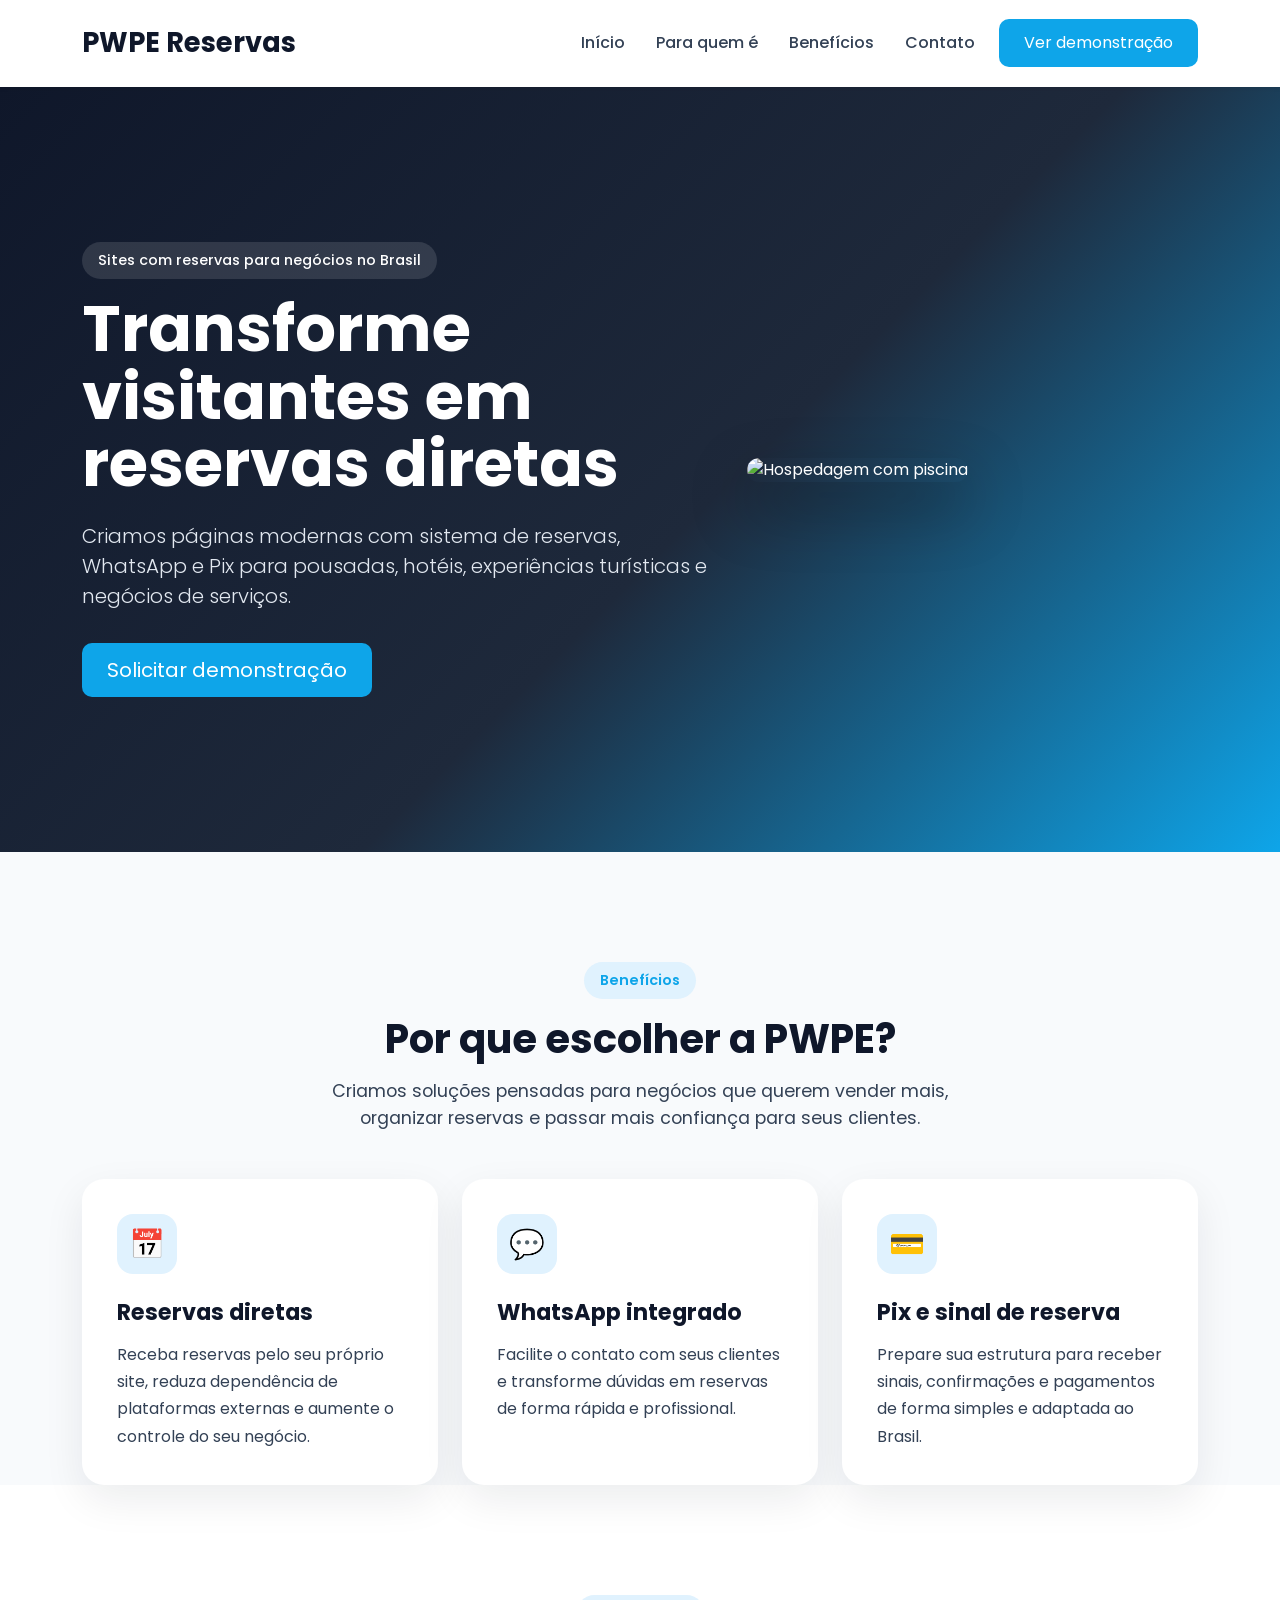
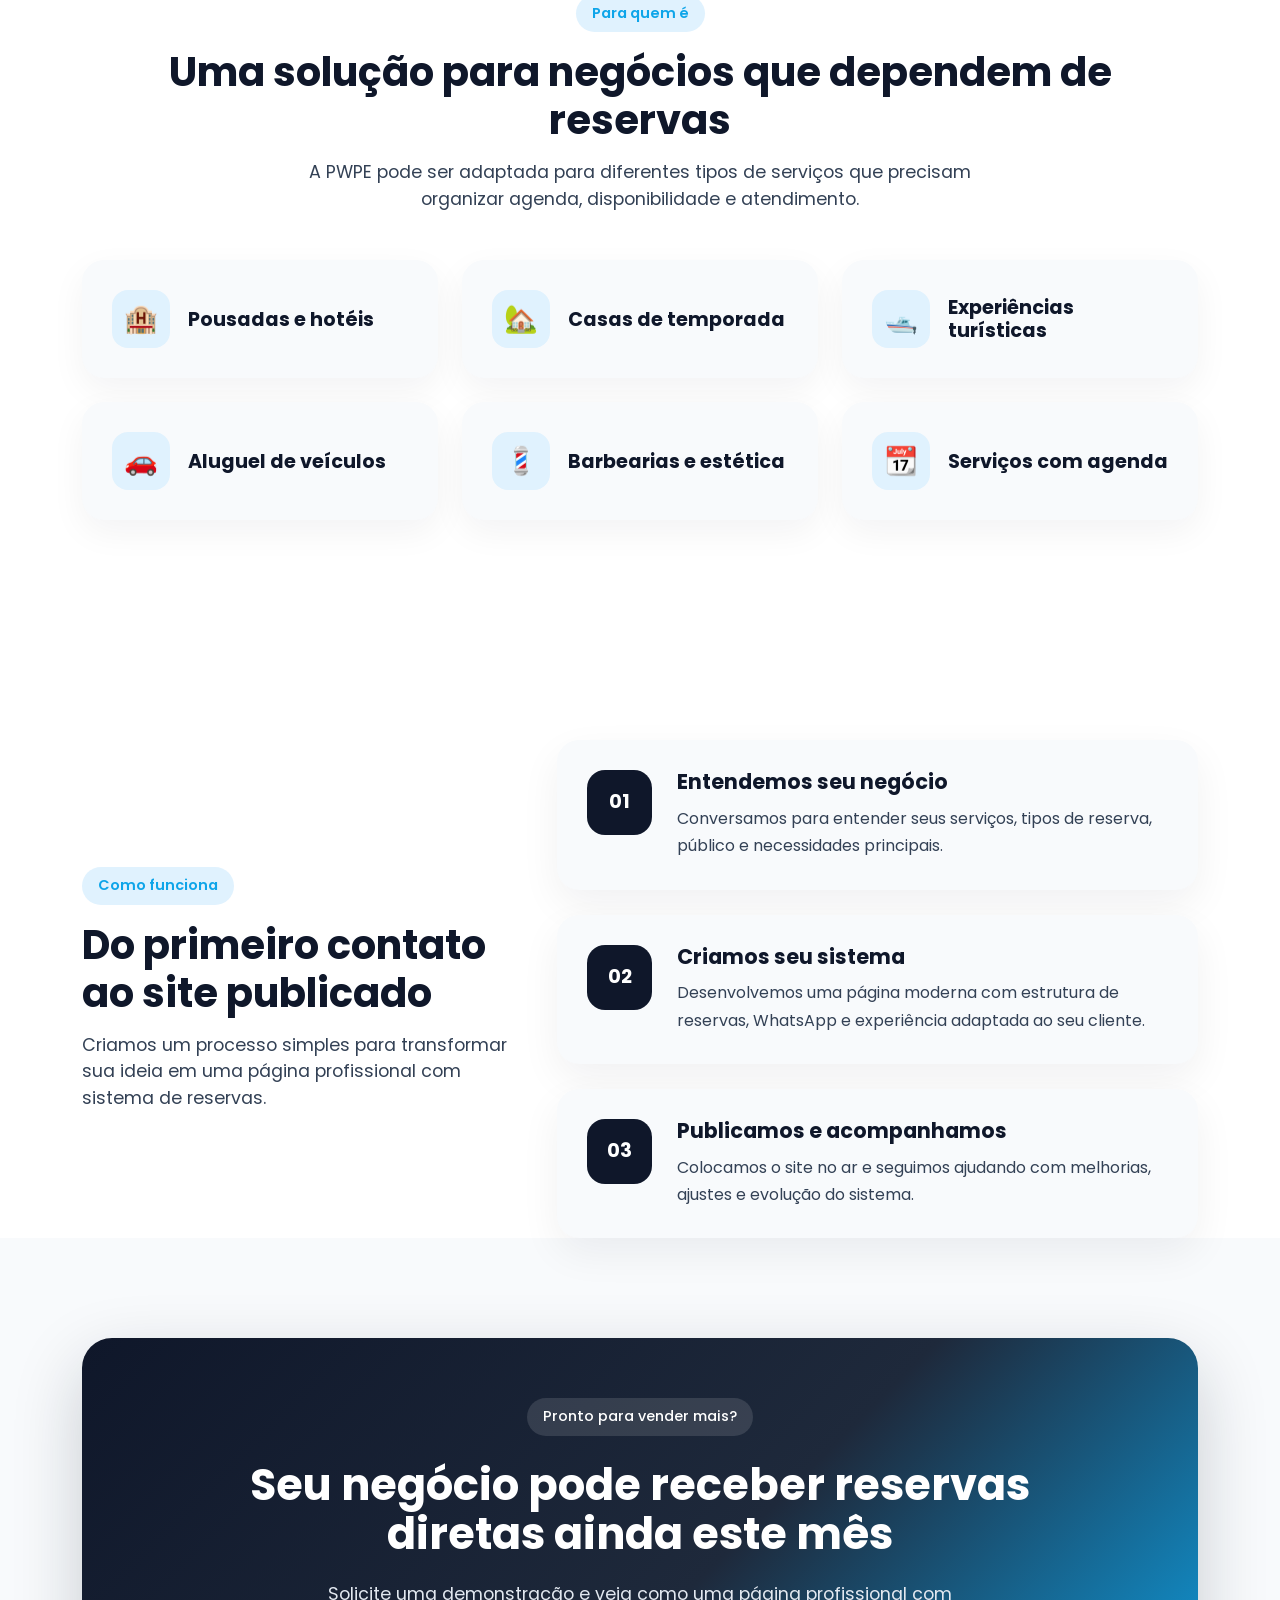
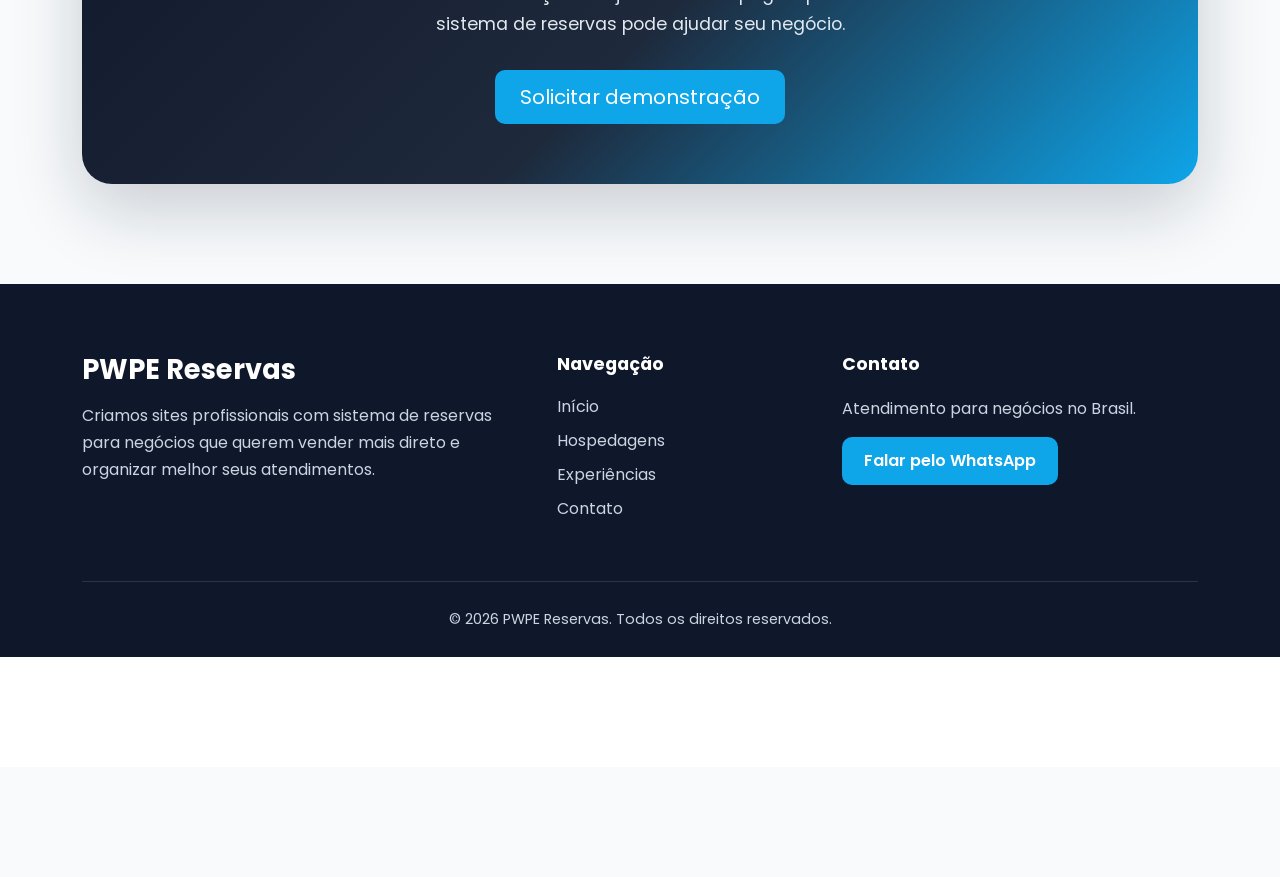
==== index.html @ 25d95fa1 "fix: corregir botones de whatsapp" ====
<!DOCTYPE html>
<html lang="es">
    
<head>

    <meta charset="UTF-8">
    <meta name="viewport" content="width=device-width, initial-scale=1.0">

    <title>PWPE Reservas</title>

    <!-- Fuente Poppins -->
    <link rel="preconnect" href="https://fonts.googleapis.com">
    <link rel="preconnect" href="https://fonts.gstatic.com" crossorigin>

    <link href="https://fonts.googleapis.com/css2?family=Poppins:wght@300;400;500;600;700&display=swap" rel="stylesheet">

    <!-- Bootstrap CSS -->
    <link href="https://cdn.jsdelivr.net/npm/bootstrap@5.3.7/dist/css/bootstrap.min.css" rel="stylesheet">

    <!-- Nuestro CSS -->
    <link rel="stylesheet" href="css/style.css">

</head>


<body>

    <!-- ================= NAVBAR ================= -->

    <nav class="navbar navbar-expand-lg bg-white shadow-sm">

        <div class="container">

            <a class="navbar-brand fw-bold" href="#">
                PWPE Reservas
            </a>

            <button class="navbar-toggler"
                type="button"
                data-bs-toggle="collapse"
                data-bs-target="#menu">

                <span class="navbar-toggler-icon"></span>

            </button>

            <div class="collapse navbar-collapse" id="menu">

                <ul class="navbar-nav ms-auto">

                    <li class="nav-item">
                        <a class="nav-link" href="#inicio">Início</a>
                    </li>

                    <li class="nav-item">
                        <a class="nav-link" href="#para-quem">Para quem é</a>
                    </li>

                    <li class="nav-item">
                        <a class="nav-link" href="#beneficios">Benefícios</a>
                    </li>

                    <li class="nav-item">
                        <a class="nav-link" href="#contato">Contato</a>
                    </li>

                </ul>

                <a href="https://wa.me/5522992231382?text=Olá,%20tenho%20interesse%20em%20uma%20demonstração%20do%20sistema%20de%20reservas%20da%20PWPE."
    class="btn btn-primary ms-3"
   target="_blank">
    Ver demonstração

</a>
            </div>

        </div>

    </nav>

   <!-- ================= HERO ================= -->

<section id="inicio" class="hero-section">

    <div class="container">

        <div class="row align-items-center">

            <div class="col-lg-7">

                <span class="hero-badge">
                    Sites com reservas para negócios no Brasil
                </span>

                <h1 class="display-3 fw-bold mt-3">
                    Transforme visitantes em reservas diretas
                </h1>

                <p class="lead mt-4">
                    Criamos páginas modernas com sistema de reservas, WhatsApp e Pix para pousadas, hotéis, experiências turísticas e negócios de serviços.
                </p>

                <a href="https://api.whatsapp.com/send?phone=5522992231382&text=Olá,%20tenho%20interesse%20em%20uma%20demonstração%20do%20sistema%20de%20reservas%20da%20PWPE."
  class="btn btn-primary btn-lg mt-3"
   target="_blank">
    Solicitar demonstração
</a>

            </div>

            <div class="col-lg-5 mt-5 mt-lg-0">

                <img src="https://images.unsplash.com/photo-1566073771259-6a8506099945?w=900"
                     class="img-fluid hero-img"
                     alt="Hospedagem com piscina">

            </div>

        </div>

    </div>

</section>

<!-- ================= BENEFÍCIOS ================= -->

<section id="beneficios" class="benefits-section">

    <div class="container">

        <div class="text-center mb-5">

            <span class="section-badge">
                Benefícios
            </span>

            <h2 class="section-title mt-3">
                Por que escolher a PWPE?
            </h2>

            <p class="section-description">
                Criamos soluções pensadas para negócios que querem vender mais, organizar reservas e passar mais confiança para seus clientes.
            </p>

        </div>

        <div class="row g-4">

            <div class="col-12 col-md-6 col-lg-4">

                <div class="benefit-card">

                    <div class="benefit-icon">
                        📅
                    </div>

                    <h3>
                        Reservas diretas
                    </h3>

                    <p>
                        Receba reservas pelo seu próprio site, reduza dependência de plataformas externas e aumente o controle do seu negócio.
                    </p>

                </div>

            </div>

            <div class="col-12 col-md-6 col-lg-4">

                <div class="benefit-card">

                    <div class="benefit-icon">
                        💬
                    </div>

                    <h3>
                        WhatsApp integrado
                    </h3>

                    <p>
                        Facilite o contato com seus clientes e transforme dúvidas em reservas de forma rápida e profissional.
                    </p>

                </div>

            </div>

            <div class="col-12 col-md-6 col-lg-4">

                <div class="benefit-card">

                    <div class="benefit-icon">
                        💳
                    </div>

                    <h3>
                        Pix e sinal de reserva
                    </h3>

                    <p>
                        Prepare sua estrutura para receber sinais, confirmações e pagamentos de forma simples e adaptada ao Brasil.
                    </p>

                </div>

            </div>

        </div>

    </div>

    <!-- ================= PARA QUEM É ================= -->

<section id="para-quem" class="audience-section">

    <div class="container">

        <div class="text-center mb-5">

            <span class="section-badge">
                Para quem é
            </span>

            <h2 class="section-title mt-3">
                Uma solução para negócios que dependem de reservas
            </h2>

            <p class="section-description">
                A PWPE pode ser adaptada para diferentes tipos de serviços que precisam organizar agenda, disponibilidade e atendimento.
            </p>

        </div>

        <div class="row g-4">

            <div class="col-12 col-md-6 col-lg-4">
                <div class="audience-card">
                    <span>🏨</span>
                    <h3>Pousadas e hotéis</h3>
                </div>
            </div>

            <div class="col-12 col-md-6 col-lg-4">
                <div class="audience-card">
                    <span>🏡</span>
                    <h3>Casas de temporada</h3>
                </div>
            </div>

            <div class="col-12 col-md-6 col-lg-4">
                <div class="audience-card">
                    <span>🛥️</span>
                    <h3>Experiências turísticas</h3>
                </div>
            </div>

            <div class="col-12 col-md-6 col-lg-4">
                <div class="audience-card">
                    <span>🚗</span>
                    <h3>Aluguel de veículos</h3>
                </div>
            </div>

            <div class="col-12 col-md-6 col-lg-4">
                <div class="audience-card">
                    <span>💈</span>
                    <h3>Barbearias e estética</h3>
                </div>
            </div>

            <div class="col-12 col-md-6 col-lg-4">
                <div class="audience-card">
                    <span>📆</span>
                    <h3>Serviços com agenda</h3>
                </div>
            </div>

        </div>

    </div>

</section>

<!-- ================= COMO FUNCIONA ================= -->

<section id="como-funciona" class="how-section">

    <div class="container">

        <div class="row align-items-center">

            <div class="col-lg-5">

                <span class="section-badge">
                    Como funciona
                </span>

                <h2 class="section-title mt-3">
                    Do primeiro contato ao site publicado
                </h2>

                <p class="section-description text-start mx-0">
                    Criamos um processo simples para transformar sua ideia em uma página profissional com sistema de reservas.
                </p>

            </div>

            <div class="col-lg-7">

                <div class="steps-wrapper">

                    <div class="step-item">

                        <div class="step-number">
                            01
                        </div>

                        <div>
                            <h3>Entendemos seu negócio</h3>

                            <p>
                                Conversamos para entender seus serviços, tipos de reserva, público e necessidades principais.
                            </p>
                        </div>

                    </div>

                    <div class="step-item">

                        <div class="step-number">
                            02
                        </div>

                        <div>
                            <h3>Criamos seu sistema</h3>

                            <p>
                                Desenvolvemos uma página moderna com estrutura de reservas, WhatsApp e experiência adaptada ao seu cliente.
                            </p>
                        </div>

                    </div>

                    <div class="step-item">

                        <div class="step-number">
                            03
                        </div>

                        <div>
                            <h3>Publicamos e acompanhamos</h3>

                            <p>
                                Colocamos o site no ar e seguimos ajudando com melhorias, ajustes e evolução do sistema.
                            </p>
                        </div>

                    </div>

                </div>

            </div>

        </div>

    </div>

    <!-- ================= CTA FINAL ================= -->

<section class="cta-section">

    <div class="container">

        <div class="cta-box text-center">

            <span class="hero-badge">
                Pronto para vender mais?
            </span>

            <h2>
                Seu negócio pode receber reservas diretas ainda este mês
            </h2>

            <p>
                Solicite uma demonstração e veja como uma página profissional com sistema de reservas pode ajudar seu negócio.
            </p>

           <a href="https://api.whatsapp.com/send?phone=5522992231382&text=Olá,%20tenho%20interesse%20em%20uma%20demonstração%20do%20sistema%20de%20reservas%20da%20PWPE."
   target="_blank"
   class="btn btn-primary btn-lg">
    Solicitar demonstração
</a>

        </div>

    </div>

</section>

<!-- ================= FOOTER ================= -->

<footer id="contato" class="footer-section">

    <div class="container">

        <div class="row gy-4">

            <div class="col-lg-5">

                <h3>
                    PWPE Reservas
                </h3>

                <p>
                    Criamos sites profissionais com sistema de reservas para negócios que querem vender mais direto e organizar melhor seus atendimentos.
                </p>

            </div>

            <div class="col-lg-3">

                <h4>
                    Navegação
                </h4>

                <ul>
                    <li><a href="#">Início</a></li>
                    <li><a href="#">Hospedagens</a></li>
                    <li><a href="#">Experiências</a></li>
                    <li><a href="#">Contato</a></li>
                </ul>

            </div>

            <div class="col-lg-4">

                <h4>
                    Contato
                </h4>

                <p>
                    Atendimento para negócios no Brasil.
                </p>

               <a href="https://wa.me/5522992231382?text=Olá,%20tenho%20interesse%20em%20uma%20demonstração%20do%20sistema%20de%20reservas%20da%20PWPE."
   class="footer-whatsapp"
   target="_blank">
    Falar pelo WhatsApp
</a>

            </div>

        </div>

        <div class="footer-bottom">

            <p>
                © 2026 PWPE Reservas. Todos os direitos reservados.
            </p>

        </div>

    </div>

</footer>


    <script src="https://cdn.jsdelivr.net/npm/bootstrap@5.3.7/dist/js/bootstrap.bundle.min.js"></script>

    <script src="js/main.js"></script>

</body>
---- css/style.css ----
/* =====================================================
   PWPE Reservas
   Hoja de estilos principal
===================================================== */

/* ================= VARIABLES ================= */

:root{

    --color-primario:#0F172A;
    --color-secundario:#0EA5E9;
    --color-fondo:#F8FAFC;
    --color-texto:#334155;
    --color-blanco:#FFFFFF;

}

/* ================= GENERALES ================= */

html{
    scroll-behavior:smooth;
}

body{

    background:var(--color-fondo);
    color:var(--color-texto);
   font-family:'Poppins', sans-serif;

}

/* ================= NAVBAR ================= */

.navbar{

    background:var(--color-blanco)!important;

    padding:18px 0;

}

.navbar-brand{

    color:var(--color-primario)!important;

    font-size:1.7rem;

}

.nav-link{

    color:var(--color-texto)!important;

    font-weight:500;

    margin-left:15px;

}

.nav-link:hover{

    color:var(--color-secundario)!important;

}

/* ================= BOTONES ================= */

.btn-primary{

    background:var(--color-secundario);

    border:none;

    padding:12px 25px;

    border-radius:10px;

}

.btn-primary:hover{

    background:#0284C7;

}

/* ================= HERO ================= */

.hero-section{
    min-height:85vh;
    display:flex;
    align-items:center;
    background:linear-gradient(135deg, #0F172A 0%, #1E293B 55%, #0EA5E9 100%);
    color:var(--color-blanco);
    padding:80px 0;
}

.hero-badge{
    display:inline-block;
    background:rgba(255,255,255,0.12);
    color:var(--color-blanco);
    padding:8px 16px;
    border-radius:999px;
    font-size:0.9rem;
    font-weight:500;
}

.hero-section h1{
    line-height:1.05;
    max-width:800px;
}

.hero-section p{
    max-width:650px;
    color:#E2E8F0;
}

.hero-img{
    border-radius:24px;
    box-shadow:0 25px 60px rgba(0,0,0,0.35);


}/* ================= BENEFÍCIOS ================= */

.benefits-section{
    padding:110px 0;
    background:var(--color-fondo);
}

.section-badge{
    display:inline-block;
    background:#E0F2FE;
    color:var(--color-secundario);
    padding:8px 16px;
    border-radius:999px;
    font-size:0.9rem;
    font-weight:600;
}

.section-title{
    color:var(--color-primario);
    font-size:2.5rem;
    font-weight:700;
}

.section-description{
    max-width:700px;
    margin:15px auto 0;
    color:var(--color-texto);
    font-size:1.1rem;
}

.benefit-card{
    background:var(--color-blanco);
    padding:35px;
    border-radius:22px;
    height:100%;
    box-shadow:0 15px 40px rgba(15,23,42,0.08);
    transition:0.3s ease;
}

.benefit-card:hover{
    transform:translateY(-8px);
    box-shadow:0 25px 60px rgba(15,23,42,0.12);
}

.benefit-icon{
    width:60px;
    height:60px;
    display:flex;
    align-items:center;
    justify-content:center;
    background:#E0F2FE;
    border-radius:16px;
    font-size:1.8rem;
    margin-bottom:25px;
}

.benefit-card h3{
    color:var(--color-primario);
    font-size:1.4rem;
    font-weight:700;
    margin-bottom:15px;
}

.benefit-card p{
    color:var(--color-texto);
    line-height:1.7;
    margin:0;
}
/* ================= COMO FUNCIONA ================= */

.how-section{
    padding:110px 0;
    background:var(--color-blanco);
}

.steps-wrapper{
    display:flex;
    flex-direction:column;
    gap:25px;
}

.step-item{
    display:flex;
    gap:25px;
    background:var(--color-fondo);
    padding:30px;
    border-radius:22px;
    box-shadow:0 15px 40px rgba(15,23,42,0.06);
}

.step-number{
    min-width:65px;
    height:65px;
    display:flex;
    align-items:center;
    justify-content:center;
    background:var(--color-primario);
    color:var(--color-blanco);
    border-radius:18px;
    font-weight:700;
    font-size:1.2rem;
}

.step-item h3{
    color:var(--color-primario);
    font-size:1.3rem;
    font-weight:700;
    margin-bottom:10px;
}

.step-item p{
    margin:0;
    color:var(--color-texto);
    line-height:1.7;
}
/* ================= CTA FINAL ================= */

.cta-section{
    padding:100px 0;
    background:var(--color-fondo);
}

.cta-box{
    background:linear-gradient(135deg, #0F172A 0%, #1E293B 55%, #0EA5E9 100%);
    color:var(--color-blanco);
    padding:60px 40px;
    border-radius:30px;
    box-shadow:0 25px 70px rgba(15,23,42,0.20);
}

.cta-box h2{
    max-width:850px;
    margin:25px auto 20px;
    font-size:2.7rem;
    font-weight:700;
    line-height:1.15;
}

.cta-box p{
    max-width:700px;
    margin:0 auto 30px;
    color:#E2E8F0;
    font-size:1.1rem;
    line-height:1.7;
}
/* ================= FOOTER ================= */

.footer-section{
    background:var(--color-primario);
    color:var(--color-blanco);
    padding:70px 0 25px;
}

.footer-section h3{
    font-size:1.7rem;
    font-weight:700;
    margin-bottom:15px;
}

.footer-section h4{
    font-size:1.1rem;
    font-weight:700;
    margin-bottom:20px;
}

.footer-section p{
    color:#CBD5E1;
    line-height:1.7;
    margin-bottom:0;
}

.footer-section ul{
    list-style:none;
    padding:0;
    margin:0;
}

.footer-section ul li{
    margin-bottom:10px;
}

.footer-section ul li a{
    color:#CBD5E1;
    text-decoration:none;
    transition:0.3s ease;
}

.footer-section ul li a:hover{
    color:var(--color-secundario);
}

.footer-whatsapp{
    display:inline-block;
    margin-top:15px;
    color:var(--color-blanco);
    background:var(--color-secundario);
    padding:12px 22px;
    border-radius:10px;
    text-decoration:none;
    font-weight:600;
    transition:0.3s ease;
}

.footer-whatsapp:hover{
    background:#0284C7;
    color:var(--color-blanco);
}

.footer-bottom{
    border-top:1px solid rgba(255,255,255,0.12);
    margin-top:50px;
    padding-top:25px;
    text-align:center;
}

.footer-bottom p{
    font-size:0.9rem;
}

/* ================= PARA QUEM É ================= */

.audience-section{
    padding:110px 0;
    background:var(--color-blanco);
}

.audience-card{
    background:var(--color-fondo);
    padding:30px;
    border-radius:22px;
    height:100%;
    display:flex;
    align-items:center;
    gap:18px;
    box-shadow:0 12px 35px rgba(15,23,42,0.05);
    transition:0.3s ease;
}

.audience-card:hover{
    transform:translateY(-6px);
    box-shadow:0 22px 50px rgba(15,23,42,0.10);
}

.audience-card span{
    width:58px;
    height:58px;
    min-width:58px;
    display:flex;
    align-items:center;
    justify-content:center;
    background:#E0F2FE;
    border-radius:16px;
    font-size:1.7rem;
}

.audience-card h3{
    margin:0;
    color:var(--color-primario);
    font-size:1.2rem;
    font-weight:700;
}
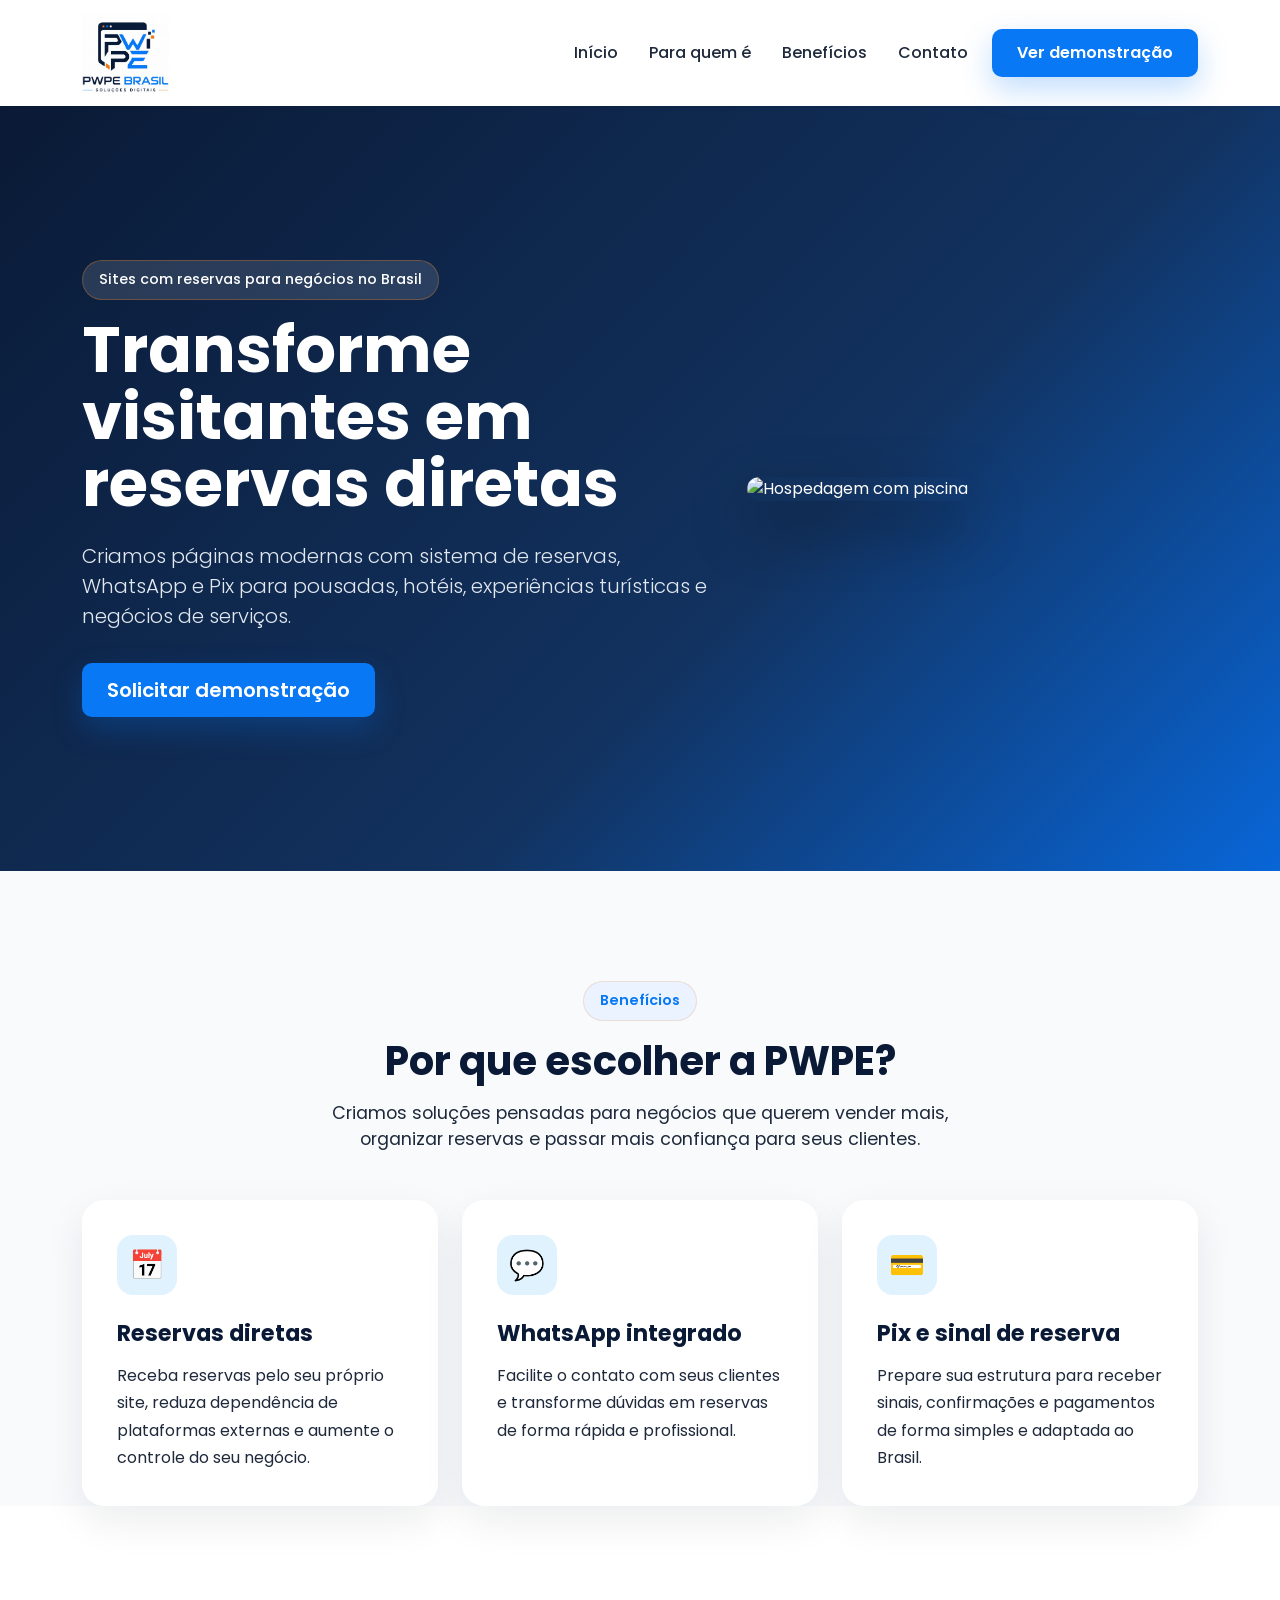
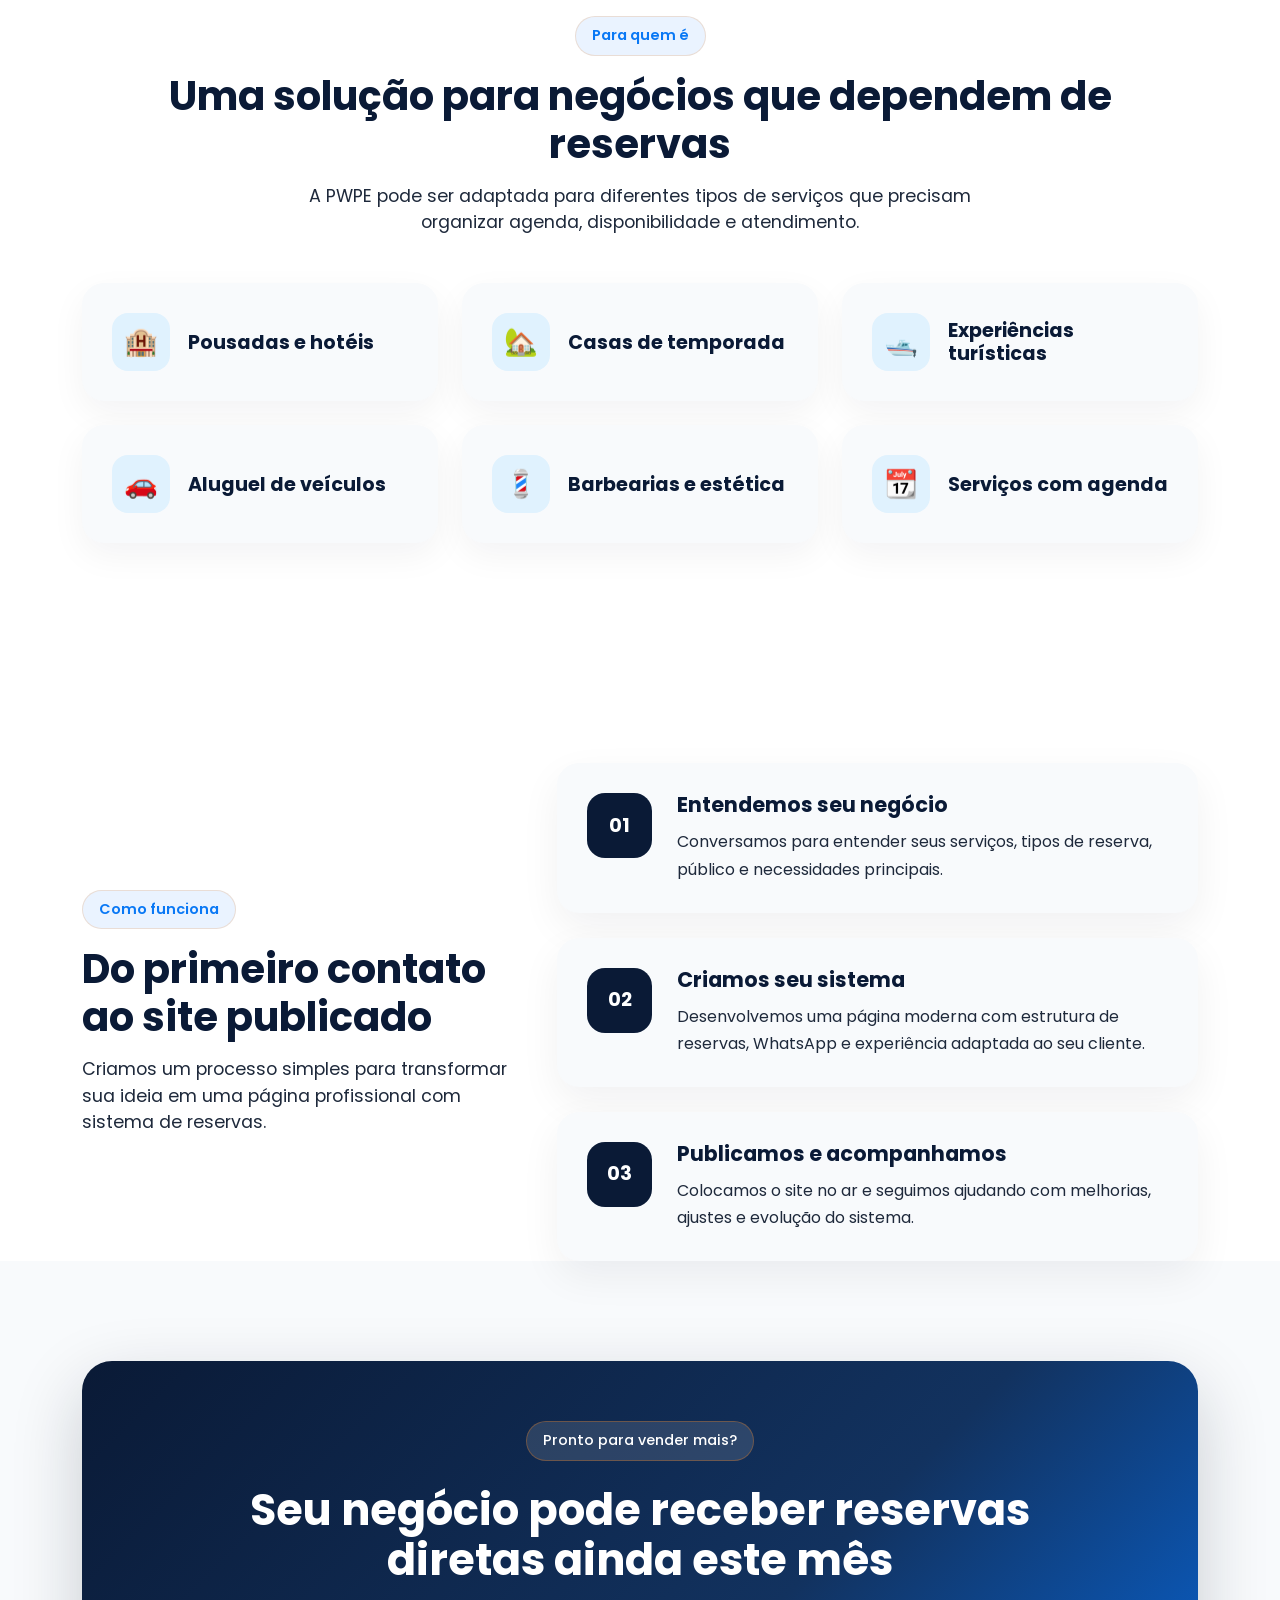
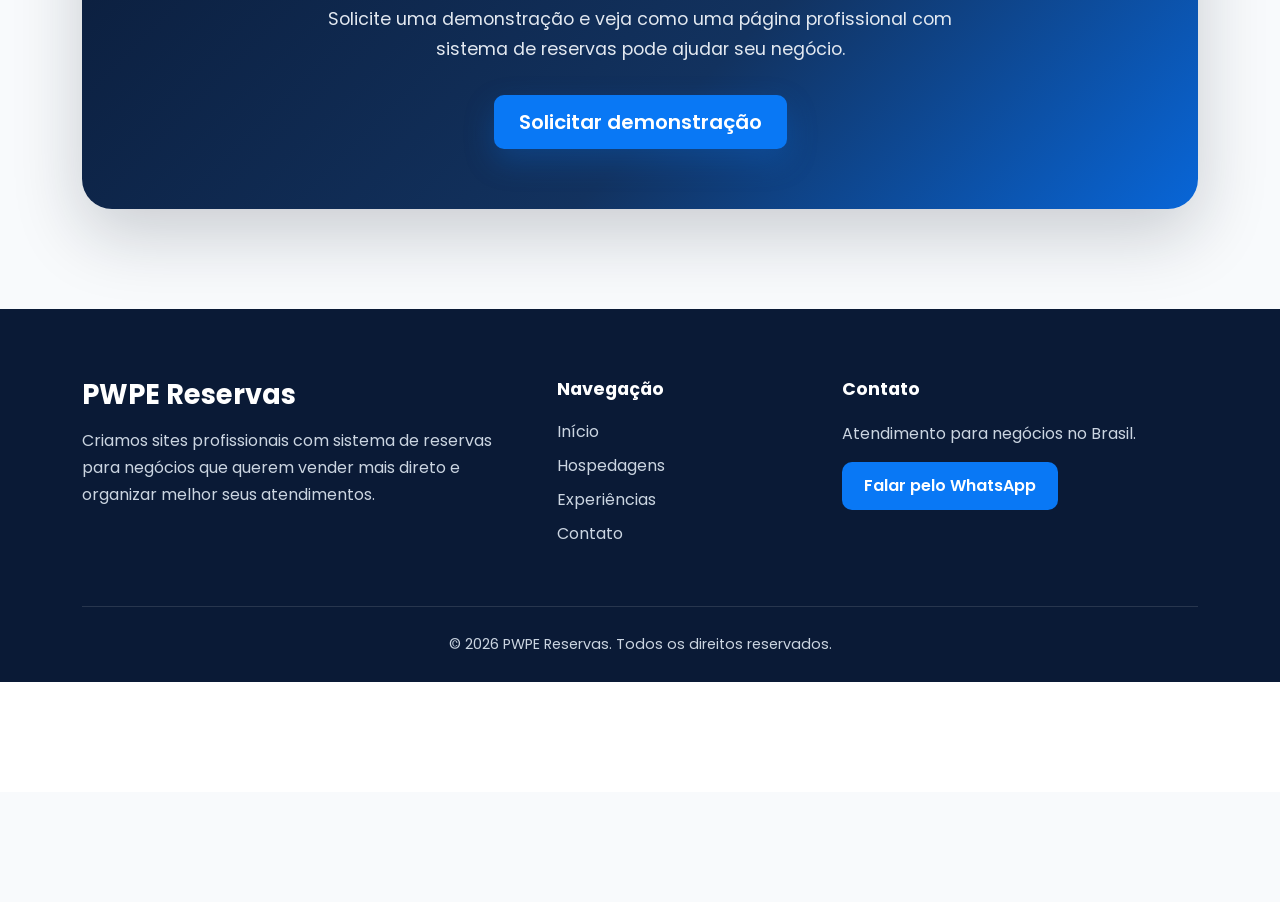
==== commit 251380d1: "style: agregar logo en navbar" ====
--- a/index.html
+++ b/index.html
@@ -31,10 +31,9 @@
 
         <div class="container">
 
-            <a class="navbar-brand fw-bold" href="#">
-                PWPE Reservas
-            </a>
-
+            <a class="navbar-brand d-flex align-items-center" href="#inicio">
+    <img src="img/logo/pwpe-logo.png" alt="PWPE Brasil" class="navbar-logo">
+</a>
             <button class="navbar-toggler"
                 type="button"
                 data-bs-toggle="collapse"
--- a/css/style.css
+++ b/css/style.css
@@ -5,378 +5,452 @@
 
 /* ================= VARIABLES ================= */
 
-:root{
-
-    --color-primario:#0F172A;
-    --color-secundario:#0EA5E9;
-    --color-fondo:#F8FAFC;
-    --color-texto:#334155;
-    --color-blanco:#FFFFFF;
+:root {
+
+    --color-primario: #0A1A36;
+    --color-secundario: #0978F5;
+    --color-acento: #E47D1F;
+    --color-fondo: #F8FAFC;
+    --color-texto: #1E293B;
+    --color-blanco: #FFFFFF;
 
 }
 
 /* ================= GENERALES ================= */
 
-html{
-    scroll-behavior:smooth;
-}
-
-body{
-
-    background:var(--color-fondo);
-    color:var(--color-texto);
-   font-family:'Poppins', sans-serif;
+html {
+    scroll-behavior: smooth;
+}
+
+body {
+
+    background: var(--color-fondo);
+    color: var(--color-texto);
+    font-family: 'Poppins', sans-serif;
 
 }
 
 /* ================= NAVBAR ================= */
 
-.navbar{
-
-    background:var(--color-blanco)!important;
-
-    padding:18px 0;
-
-}
-
-.navbar-brand{
-
-    color:var(--color-primario)!important;
-
-    font-size:1.7rem;
-
-}
-
-.nav-link{
-
-    color:var(--color-texto)!important;
-
-    font-weight:500;
-
-    margin-left:15px;
-
-}
-
-.nav-link:hover{
-
-    color:var(--color-secundario)!important;
+.navbar {
+
+    background: var(--color-blanco) !important;
+
+    padding: 8px 0;
+
+}
+
+.navbar-brand {
+
+    color: var(--color-primario) !important;
+
+    font-size: 1.7rem;
+
+}
+
+.navbar-logo{
+    height:80px;
+    width:auto;
+}
+
+.nav-link {
+
+    color: var(--color-texto) !important;
+
+    font-weight: 500;
+
+    margin-left: 15px;
+
+}
+
+.nav-link:hover {
+
+    color: var(--color-secundario) !important;
 
 }
 
 /* ================= BOTONES ================= */
 
-.btn-primary{
-
-    background:var(--color-secundario);
-
-    border:none;
-
-    padding:12px 25px;
-
-    border-radius:10px;
-
-}
-
-.btn-primary:hover{
-
-    background:#0284C7;
+.btn-primary {
+
+    background: var(--color-secundario);
+    border: none;
+    padding: 12px 25px;
+    border-radius: 10px;
+    font-weight: 600;
+    box-shadow: 0 12px 30px rgba(9, 120, 245, 0.25);
+    transition: 0.3s ease;
+
+}
+
+.btn-primary:hover {
+
+    background: #006BE0;
+    transform: translateY(-2px);
+    box-shadow: 0 18px 40px rgba(9, 120, 245, 0.35);
 
 }
 
 /* ================= HERO ================= */
 
-.hero-section{
-    min-height:85vh;
-    display:flex;
-    align-items:center;
-    background:linear-gradient(135deg, #0F172A 0%, #1E293B 55%, #0EA5E9 100%);
-    color:var(--color-blanco);
-    padding:80px 0;
-}
-
-.hero-badge{
-    display:inline-block;
-    background:rgba(255,255,255,0.12);
-    color:var(--color-blanco);
-    padding:8px 16px;
-    border-radius:999px;
-    font-size:0.9rem;
-    font-weight:500;
-}
-
-.hero-section h1{
-    line-height:1.05;
-    max-width:800px;
-}
-
-.hero-section p{
-    max-width:650px;
-    color:#E2E8F0;
-}
-
-.hero-img{
-    border-radius:24px;
-    box-shadow:0 25px 60px rgba(0,0,0,0.35);
-
-
-}/* ================= BENEFÍCIOS ================= */
-
-.benefits-section{
-    padding:110px 0;
-    background:var(--color-fondo);
-}
-
-.section-badge{
-    display:inline-block;
-    background:#E0F2FE;
-    color:var(--color-secundario);
-    padding:8px 16px;
-    border-radius:999px;
-    font-size:0.9rem;
-    font-weight:600;
-}
-
-.section-title{
-    color:var(--color-primario);
-    font-size:2.5rem;
-    font-weight:700;
-}
-
-.section-description{
-    max-width:700px;
-    margin:15px auto 0;
-    color:var(--color-texto);
-    font-size:1.1rem;
-}
-
-.benefit-card{
-    background:var(--color-blanco);
-    padding:35px;
-    border-radius:22px;
-    height:100%;
-    box-shadow:0 15px 40px rgba(15,23,42,0.08);
-    transition:0.3s ease;
-}
-
-.benefit-card:hover{
-    transform:translateY(-8px);
-    box-shadow:0 25px 60px rgba(15,23,42,0.12);
-}
-
-.benefit-icon{
-    width:60px;
-    height:60px;
-    display:flex;
-    align-items:center;
-    justify-content:center;
-    background:#E0F2FE;
-    border-radius:16px;
-    font-size:1.8rem;
-    margin-bottom:25px;
-}
-
-.benefit-card h3{
-    color:var(--color-primario);
-    font-size:1.4rem;
-    font-weight:700;
-    margin-bottom:15px;
-}
-
-.benefit-card p{
-    color:var(--color-texto);
-    line-height:1.7;
-    margin:0;
-}
+.hero-section {
+    min-height: 85vh;
+    display: flex;
+    align-items: center;
+    background: linear-gradient(135deg, #0A1A36 0%, #12325F 60%, #0866D8 100%);
+    color: var(--color-blanco);
+    padding: 80px 0;
+}
+
+.hero-badge {
+    display: inline-block;
+    background: rgba(255, 255, 255, 0.12);
+    border: 1px solid rgba(228, 125, 31, 0.35);
+    color: var(--color-blanco);
+    padding: 8px 16px;
+    border-radius: 999px;
+    font-size: 0.9rem;
+    font-weight: 500;
+}
+
+.hero-section h1 {
+    line-height: 1.05;
+    max-width: 800px;
+}
+
+.hero-section p {
+    max-width: 650px;
+    color: #E2E8F0;
+}
+
+.hero-img {
+    border-radius: 24px;
+    box-shadow: 0 25px 60px rgba(0, 0, 0, 0.35);
+
+
+}
+
+/* ================= BENEFÍCIOS ================= */
+
+.benefits-section {
+    padding: 110px 0;
+    background: var(--color-fondo);
+}
+
+.section-badge {
+    display: inline-block;
+    background: #EAF3FF;
+    color: var(--color-secundario);
+    border: 1px solid rgba(228, 125, 31, 0.18);
+    padding: 8px 16px;
+    border-radius: 999px;
+    font-size: 0.9rem;
+    font-weight: 600;
+}
+
+.section-title {
+    color: var(--color-primario);
+    font-size: 2.5rem;
+    font-weight: 700;
+}
+
+.section-description {
+    max-width: 700px;
+    margin: 15px auto 0;
+    color: var(--color-texto);
+    font-size: 1.1rem;
+}
+
+.benefit-card {
+    background: var(--color-blanco);
+    padding: 35px;
+    border-radius: 22px;
+    height: 100%;
+    box-shadow: 0 15px 40px rgba(15, 23, 42, 0.08);
+    transition: 0.3s ease;
+}
+
+.benefit-card:hover {
+    transform: translateY(-8px);
+    box-shadow: 0 25px 60px rgba(15, 23, 42, 0.12);
+}
+
+.benefit-icon {
+    width: 60px;
+    height: 60px;
+    display: flex;
+    align-items: center;
+    justify-content: center;
+    background: #E0F2FE;
+    border-radius: 16px;
+    font-size: 1.8rem;
+    margin-bottom: 25px;
+}
+
+.benefit-card h3 {
+    color: var(--color-primario);
+    font-size: 1.4rem;
+    font-weight: 700;
+    margin-bottom: 15px;
+}
+
+.benefit-card p {
+    color: var(--color-texto);
+    line-height: 1.7;
+    margin: 0;
+}
+
 /* ================= COMO FUNCIONA ================= */
 
-.how-section{
-    padding:110px 0;
-    background:var(--color-blanco);
-}
-
-.steps-wrapper{
-    display:flex;
-    flex-direction:column;
-    gap:25px;
-}
-
-.step-item{
-    display:flex;
-    gap:25px;
-    background:var(--color-fondo);
-    padding:30px;
-    border-radius:22px;
-    box-shadow:0 15px 40px rgba(15,23,42,0.06);
-}
-
-.step-number{
-    min-width:65px;
-    height:65px;
-    display:flex;
-    align-items:center;
-    justify-content:center;
-    background:var(--color-primario);
-    color:var(--color-blanco);
-    border-radius:18px;
-    font-weight:700;
-    font-size:1.2rem;
-}
-
-.step-item h3{
-    color:var(--color-primario);
-    font-size:1.3rem;
-    font-weight:700;
-    margin-bottom:10px;
-}
-
-.step-item p{
-    margin:0;
-    color:var(--color-texto);
-    line-height:1.7;
-}
+.how-section {
+    padding: 110px 0;
+    background: var(--color-blanco);
+}
+
+.steps-wrapper {
+    display: flex;
+    flex-direction: column;
+    gap: 25px;
+}
+
+.step-item {
+    display: flex;
+    gap: 25px;
+    background: var(--color-fondo);
+    padding: 30px;
+    border-radius: 22px;
+    box-shadow: 0 15px 40px rgba(15, 23, 42, 0.06);
+}
+
+.step-number {
+    min-width: 65px;
+    height: 65px;
+    display: flex;
+    align-items: center;
+    justify-content: center;
+    background: var(--color-primario);
+    color: var(--color-blanco);
+    border-radius: 18px;
+    font-weight: 700;
+    font-size: 1.2rem;
+}
+
+.step-item h3 {
+    color: var(--color-primario);
+    font-size: 1.3rem;
+    font-weight: 700;
+    margin-bottom: 10px;
+}
+
+.step-item p {
+    margin: 0;
+    color: var(--color-texto);
+    line-height: 1.7;
+}
+
 /* ================= CTA FINAL ================= */
 
-.cta-section{
-    padding:100px 0;
-    background:var(--color-fondo);
-}
-
-.cta-box{
-    background:linear-gradient(135deg, #0F172A 0%, #1E293B 55%, #0EA5E9 100%);
-    color:var(--color-blanco);
-    padding:60px 40px;
-    border-radius:30px;
-    box-shadow:0 25px 70px rgba(15,23,42,0.20);
-}
-
-.cta-box h2{
-    max-width:850px;
-    margin:25px auto 20px;
-    font-size:2.7rem;
-    font-weight:700;
-    line-height:1.15;
-}
-
-.cta-box p{
-    max-width:700px;
-    margin:0 auto 30px;
-    color:#E2E8F0;
-    font-size:1.1rem;
-    line-height:1.7;
-}
+.cta-section {
+    padding: 100px 0;
+    background: var(--color-fondo);
+}
+
+.cta-box {
+    background: linear-gradient(135deg, #0A1A36 0%, #12325F 60%, #0866D8 100%);
+    color: var(--color-blanco);
+    padding: 60px 40px;
+    border-radius: 30px;
+    box-shadow: 0 25px 70px rgba(15, 23, 42, 0.20);
+}
+
+.cta-box h2 {
+    max-width: 850px;
+    margin: 25px auto 20px;
+    font-size: 2.7rem;
+    font-weight: 700;
+    line-height: 1.15;
+}
+
+.cta-box p {
+    max-width: 700px;
+    margin: 0 auto 30px;
+    color: #E2E8F0;
+    font-size: 1.1rem;
+    line-height: 1.7;
+}
+
 /* ================= FOOTER ================= */
 
-.footer-section{
-    background:var(--color-primario);
-    color:var(--color-blanco);
-    padding:70px 0 25px;
-}
-
-.footer-section h3{
-    font-size:1.7rem;
-    font-weight:700;
-    margin-bottom:15px;
-}
-
-.footer-section h4{
-    font-size:1.1rem;
-    font-weight:700;
-    margin-bottom:20px;
-}
-
-.footer-section p{
-    color:#CBD5E1;
-    line-height:1.7;
-    margin-bottom:0;
-}
-
-.footer-section ul{
-    list-style:none;
-    padding:0;
-    margin:0;
-}
-
-.footer-section ul li{
-    margin-bottom:10px;
-}
-
-.footer-section ul li a{
-    color:#CBD5E1;
-    text-decoration:none;
-    transition:0.3s ease;
-}
-
-.footer-section ul li a:hover{
-    color:var(--color-secundario);
-}
-
-.footer-whatsapp{
-    display:inline-block;
-    margin-top:15px;
-    color:var(--color-blanco);
-    background:var(--color-secundario);
-    padding:12px 22px;
-    border-radius:10px;
-    text-decoration:none;
-    font-weight:600;
-    transition:0.3s ease;
-}
-
-.footer-whatsapp:hover{
-    background:#0284C7;
-    color:var(--color-blanco);
-}
-
-.footer-bottom{
-    border-top:1px solid rgba(255,255,255,0.12);
-    margin-top:50px;
-    padding-top:25px;
-    text-align:center;
-}
-
-.footer-bottom p{
-    font-size:0.9rem;
+.footer-section {
+    background: var(--color-primario);
+    color: var(--color-blanco);
+    padding: 70px 0 25px;
+}
+
+.footer-section h3 {
+    font-size: 1.7rem;
+    font-weight: 700;
+    margin-bottom: 15px;
+}
+
+.footer-section h4 {
+    font-size: 1.1rem;
+    font-weight: 700;
+    margin-bottom: 20px;
+}
+
+.footer-section p {
+    color: #CBD5E1;
+    line-height: 1.7;
+    margin-bottom: 0;
+}
+
+.footer-section ul {
+    list-style: none;
+    padding: 0;
+    margin: 0;
+}
+
+.footer-section ul li {
+    margin-bottom: 10px;
+}
+
+.footer-section ul li a {
+    color: #CBD5E1;
+    text-decoration: none;
+    transition: 0.3s ease;
+}
+
+.footer-section ul li a:hover {
+    color: var(--color-secundario);
+}
+
+.footer-whatsapp {
+    display: inline-block;
+    margin-top: 15px;
+    color: var(--color-blanco);
+    background: var(--color-secundario);
+    padding: 12px 22px;
+    border-radius: 10px;
+    text-decoration: none;
+    font-weight: 600;
+    transition: 0.3s ease;
+}
+
+.footer-whatsapp:hover {
+    background: #0284C7;
+    color: var(--color-blanco);
+}
+
+.footer-bottom {
+    border-top: 1px solid rgba(255, 255, 255, 0.12);
+    margin-top: 50px;
+    padding-top: 25px;
+    text-align: center;
+}
+
+.footer-bottom p {
+    font-size: 0.9rem;
 }
 
 /* ================= PARA QUEM É ================= */
 
-.audience-section{
-    padding:110px 0;
-    background:var(--color-blanco);
-}
-
-.audience-card{
-    background:var(--color-fondo);
-    padding:30px;
-    border-radius:22px;
-    height:100%;
-    display:flex;
-    align-items:center;
-    gap:18px;
-    box-shadow:0 12px 35px rgba(15,23,42,0.05);
-    transition:0.3s ease;
-}
-
-.audience-card:hover{
-    transform:translateY(-6px);
-    box-shadow:0 22px 50px rgba(15,23,42,0.10);
-}
-
-.audience-card span{
-    width:58px;
-    height:58px;
-    min-width:58px;
-    display:flex;
-    align-items:center;
-    justify-content:center;
-    background:#E0F2FE;
-    border-radius:16px;
-    font-size:1.7rem;
-}
-
-.audience-card h3{
-    margin:0;
-    color:var(--color-primario);
-    font-size:1.2rem;
-    font-weight:700;
+.audience-section {
+    padding: 110px 0;
+    background: var(--color-blanco);
+}
+
+.audience-card {
+    background: var(--color-fondo);
+    padding: 30px;
+    border-radius: 22px;
+    height: 100%;
+    display: flex;
+    align-items: center;
+    gap: 18px;
+    box-shadow: 0 12px 35px rgba(15, 23, 42, 0.05);
+    transition: 0.3s ease;
+}
+
+.audience-card:hover {
+    transform: translateY(-6px);
+    box-shadow: 0 22px 50px rgba(15, 23, 42, 0.10);
+}
+
+.audience-card span {
+    width: 58px;
+    height: 58px;
+    min-width: 58px;
+    display: flex;
+    align-items: center;
+    justify-content: center;
+    background: #E0F2FE;
+    border-radius: 16px;
+    font-size: 1.7rem;
+}
+
+.audience-card h3 {
+    margin: 0;
+    color: var(--color-primario);
+    font-size: 1.2rem;
+    font-weight: 700;
+}
+
+/* ================= RESPONSIVE ================= */
+
+@media (max-width: 768px) {
+
+    .navbar .btn {
+        margin-top: 15px;
+        width: 100%;
+    }
+
+    .hero-section {
+        padding: 80px 0;
+        text-align: center;
+    }
+
+    .hero-section h1 {
+        font-size: 2.6rem;
+    }
+
+    .hero-section p {
+        font-size: 1rem;
+        margin-left: auto;
+        margin-right: auto;
+    }
+
+    .hero-img {
+        margin-top: 30px;
+    }
+
+    .hero-section .btn {
+        margin-bottom: 20px;
+    }
+
+    .section-title {
+        font-size: 2rem;
+    }
+
+    .section-description {
+        font-size: 1rem;
+    }
+
+    .step-item {
+        flex-direction: column;
+    }
+
+    .cta-box {
+        padding: 45px 25px;
+    }
+
+    .cta-box h2 {
+        font-size: 2rem;
+    }
+
+   .navbar-logo {
+    height: 55px;
+    width: auto;
+}
+
 }
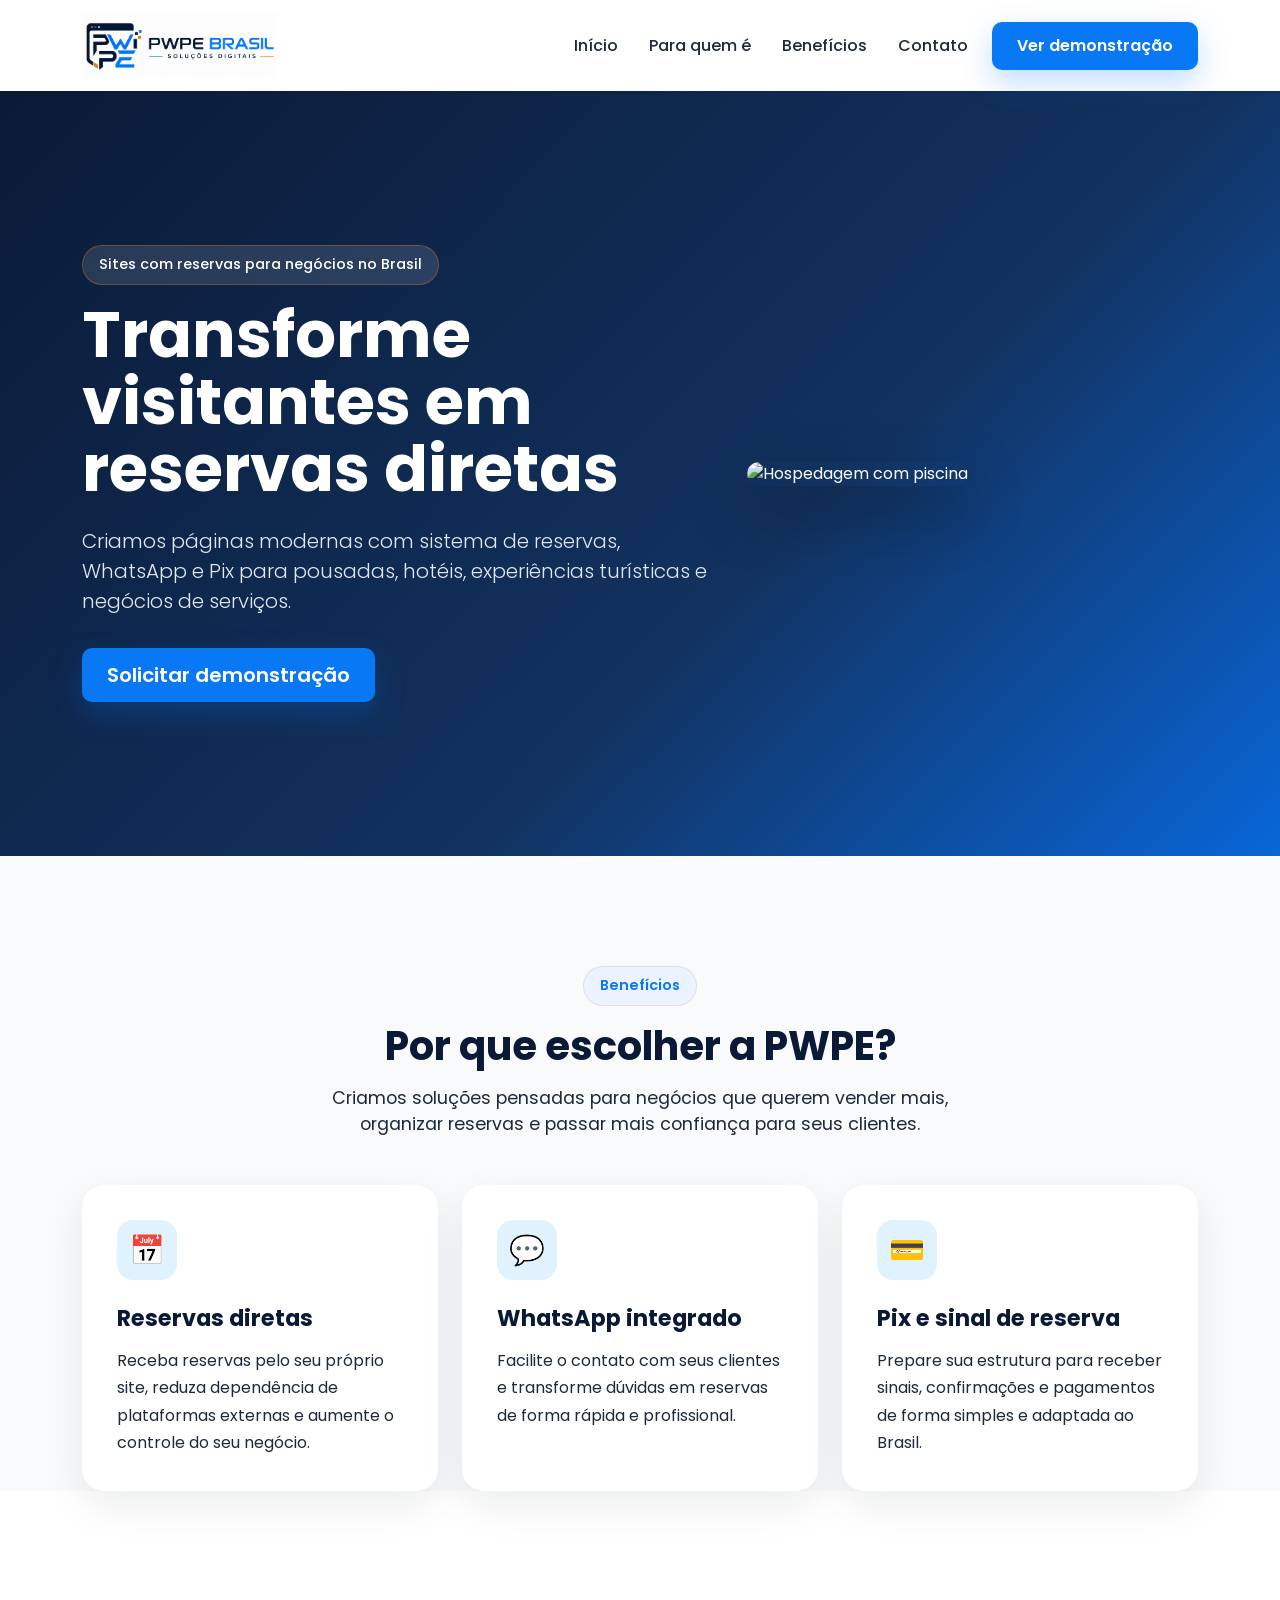
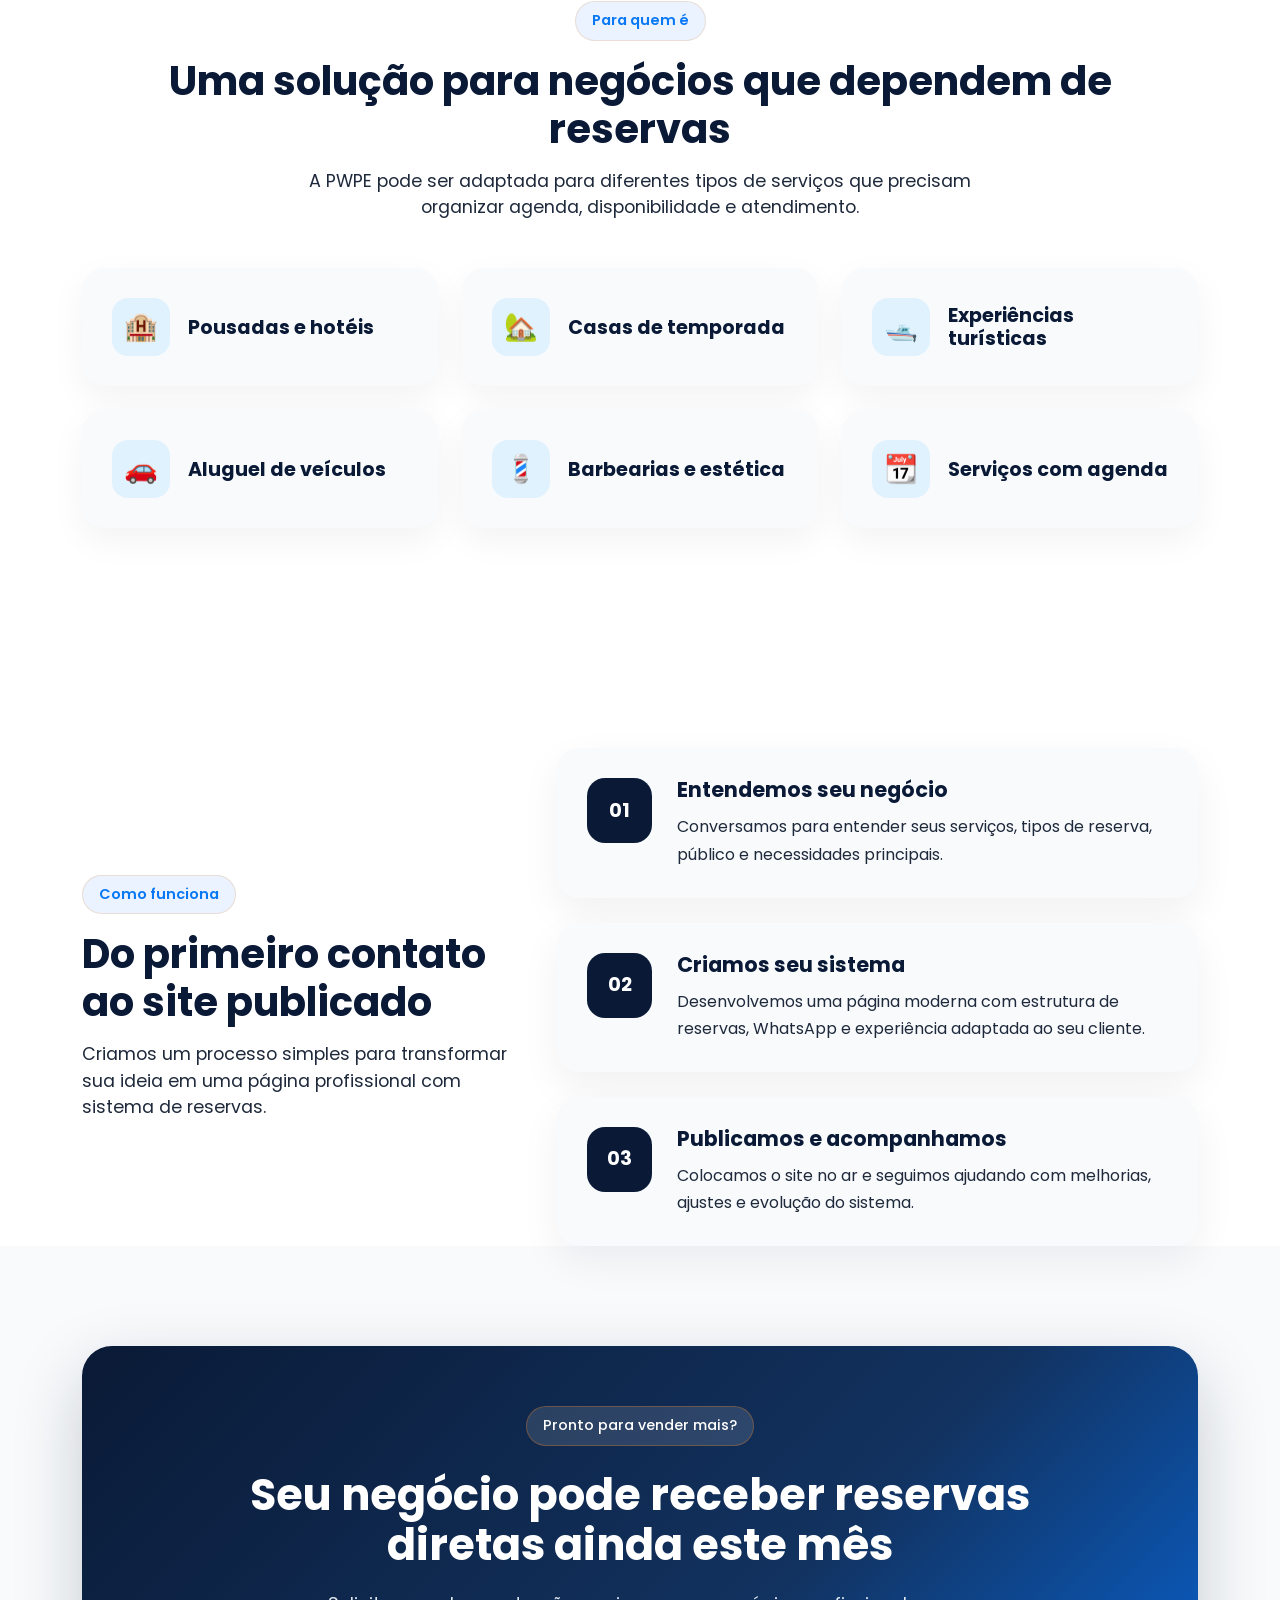
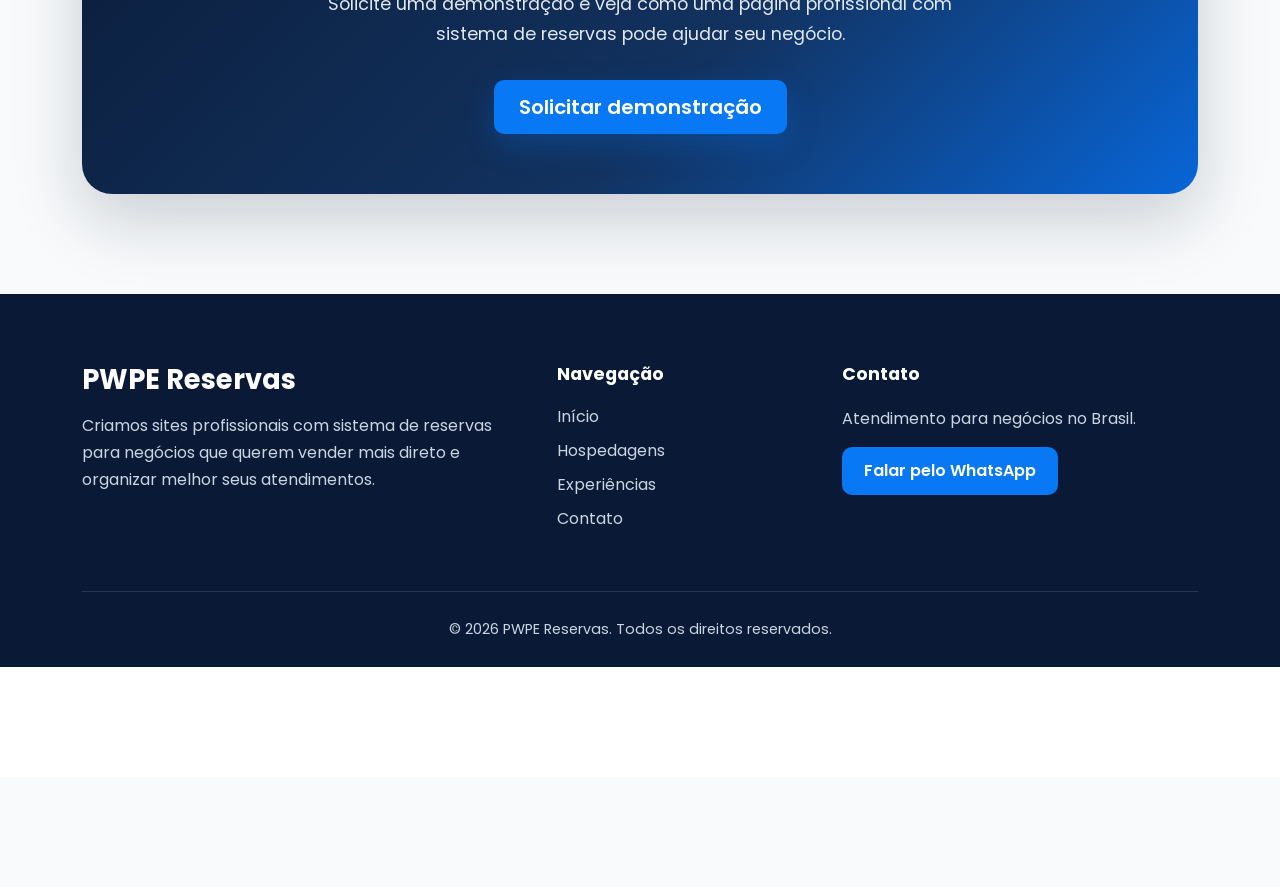
==== commit ed8171bd: "style: agregar logo horizontal en navbar" ====
--- a/index.html
+++ b/index.html
@@ -32,7 +32,7 @@
         <div class="container">
 
             <a class="navbar-brand d-flex align-items-center" href="#inicio">
-    <img src="img/logo/pwpe-logo.png" alt="PWPE Brasil" class="navbar-logo">
+    <img src="img/logo/pwpe-logo-horizontal.png" alt="PWPE Brasil" class="navbar-logo">
 </a>
             <button class="navbar-toggler"
                 type="button"
--- a/css/style.css
+++ b/css/style.css
@@ -49,7 +49,7 @@
 }
 
 .navbar-logo{
-    height:80px;
+    height:65px;
     width:auto;
 }
 
@@ -449,7 +449,7 @@
     }
 
    .navbar-logo {
-    height: 55px;
+    height: 42px;
     width: auto;
 }
 
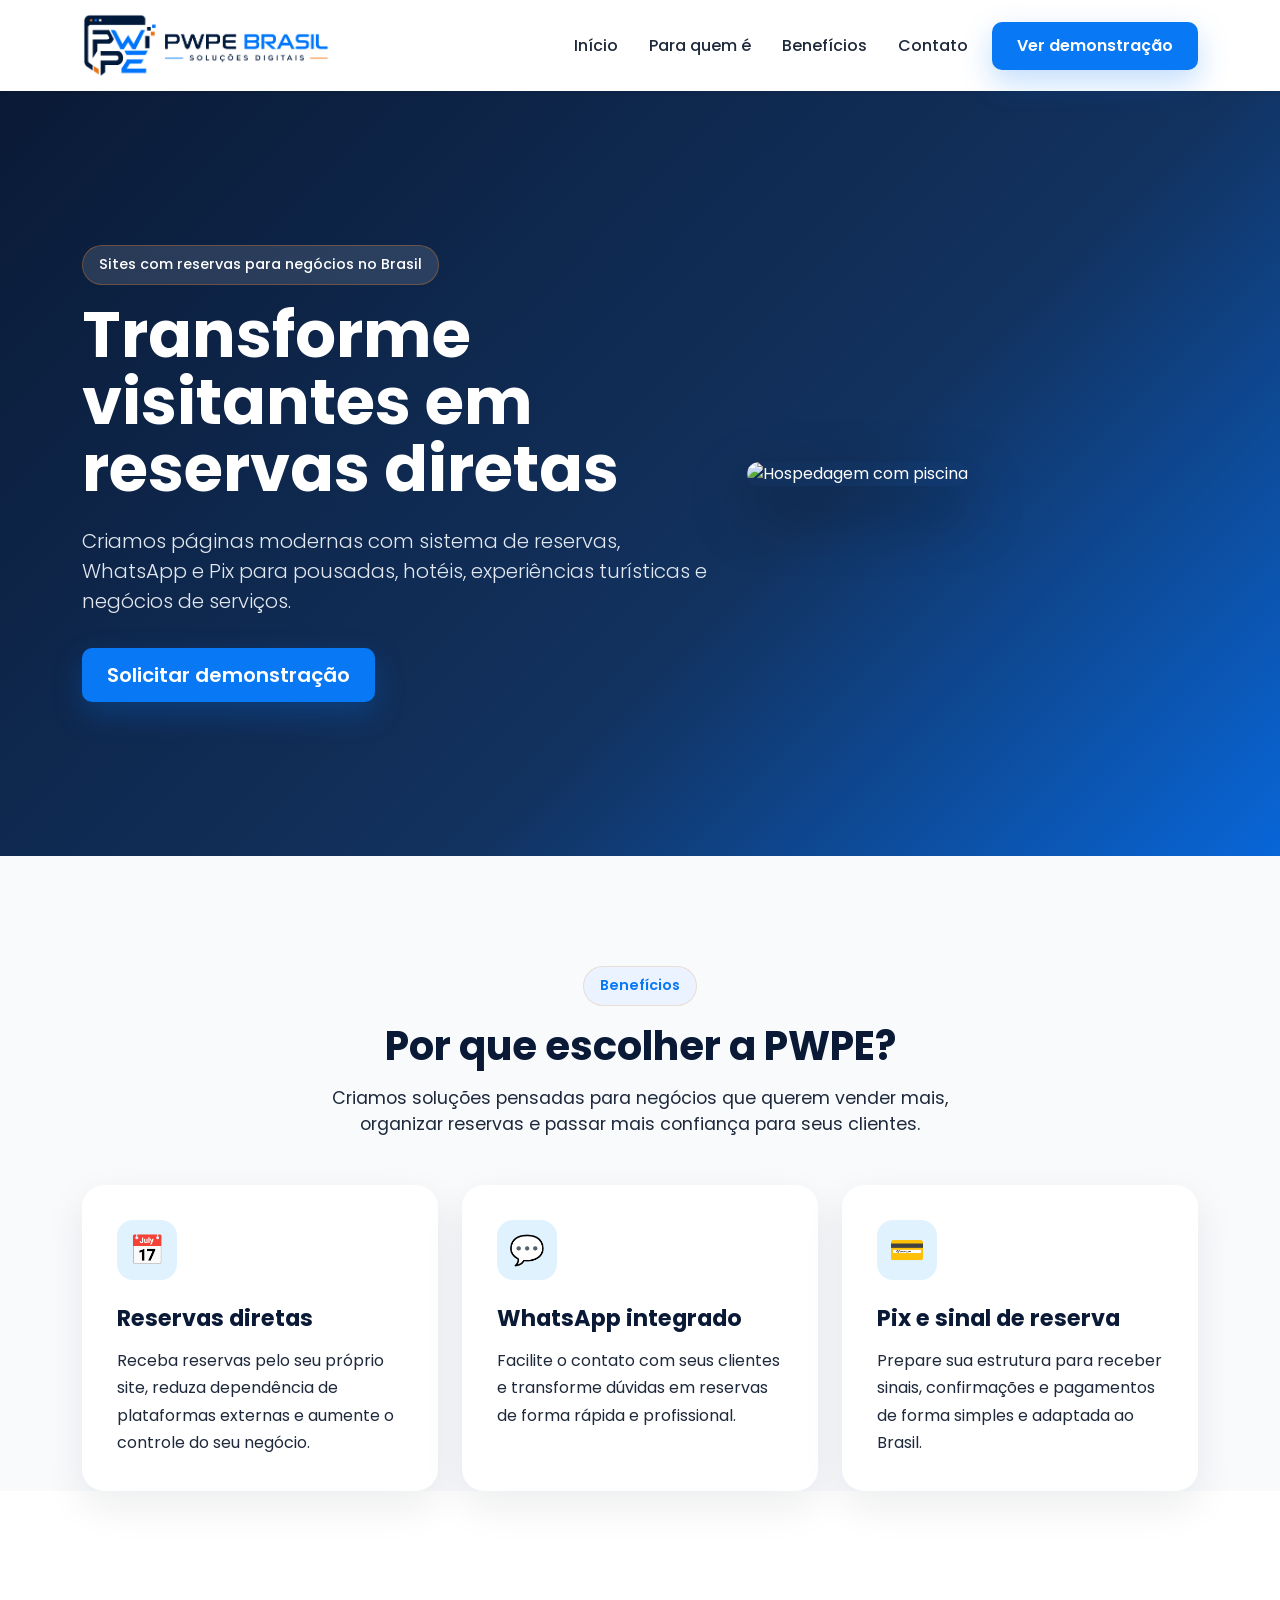
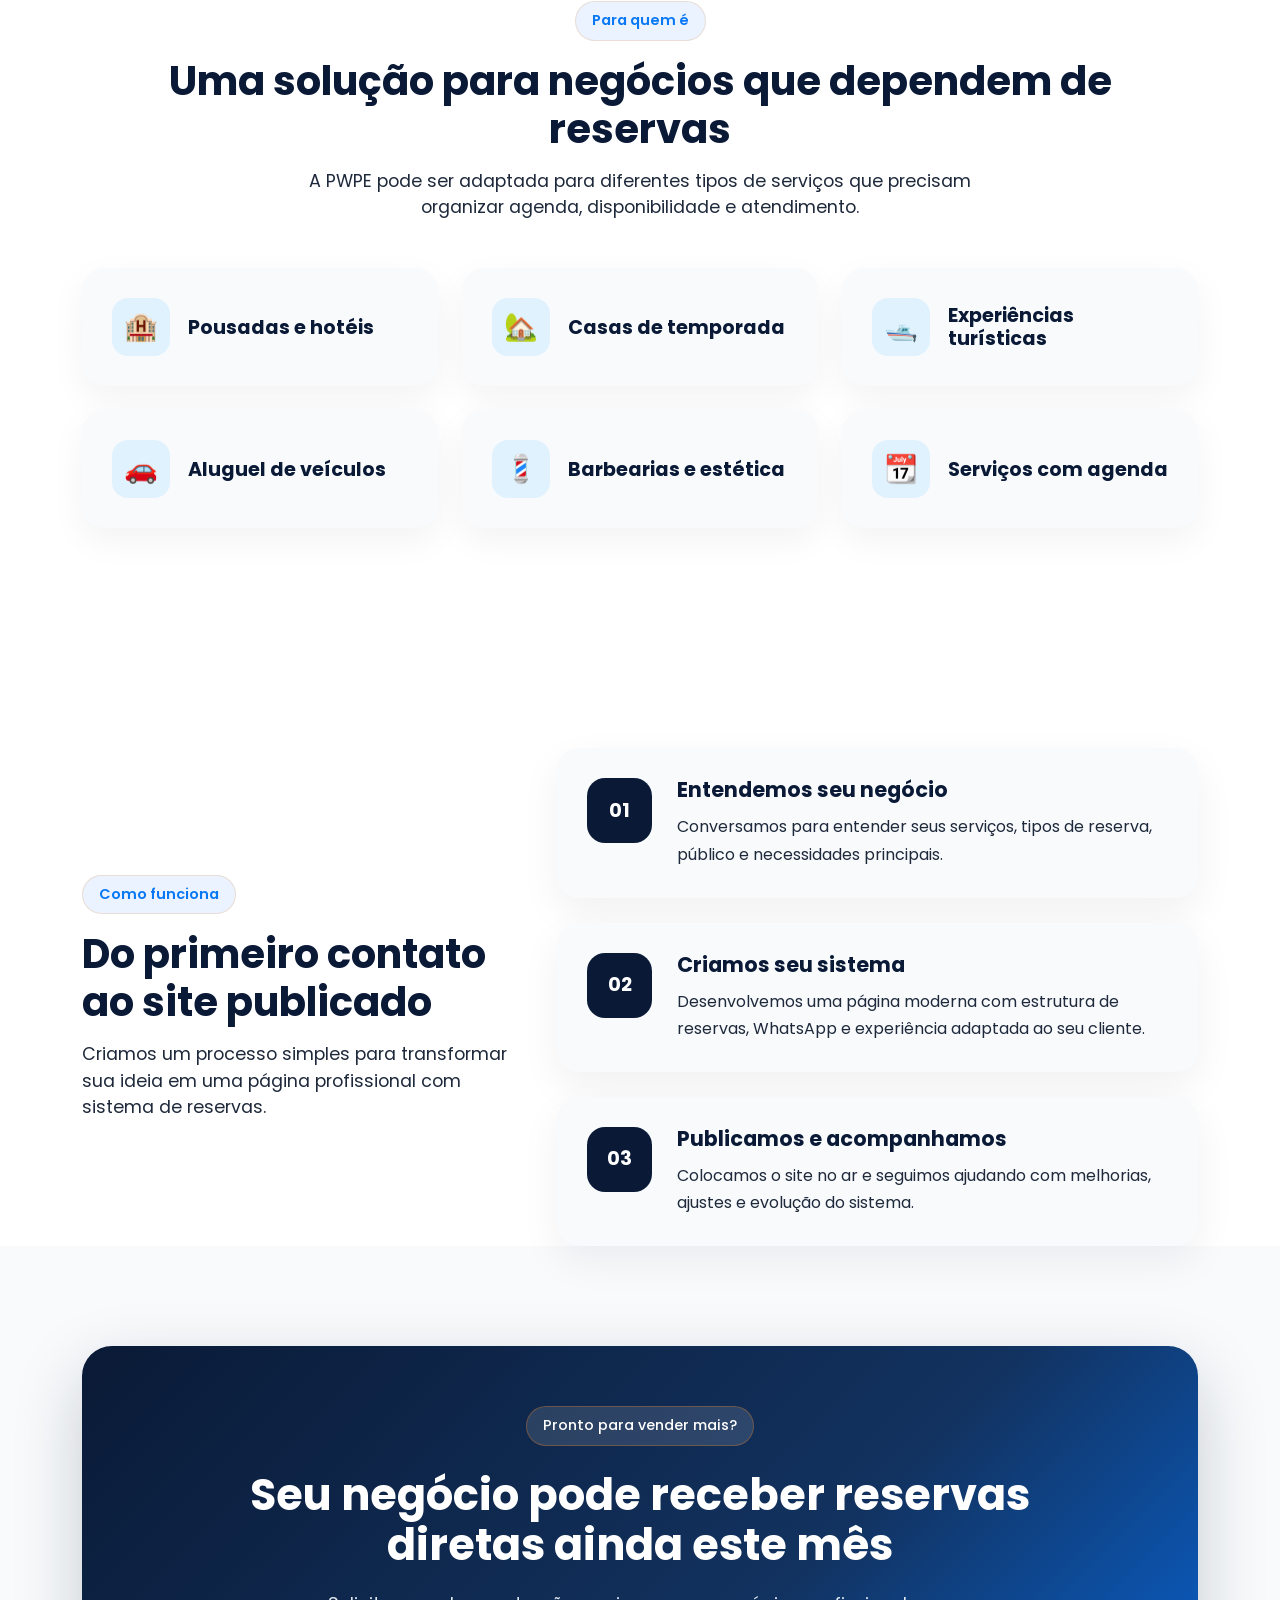
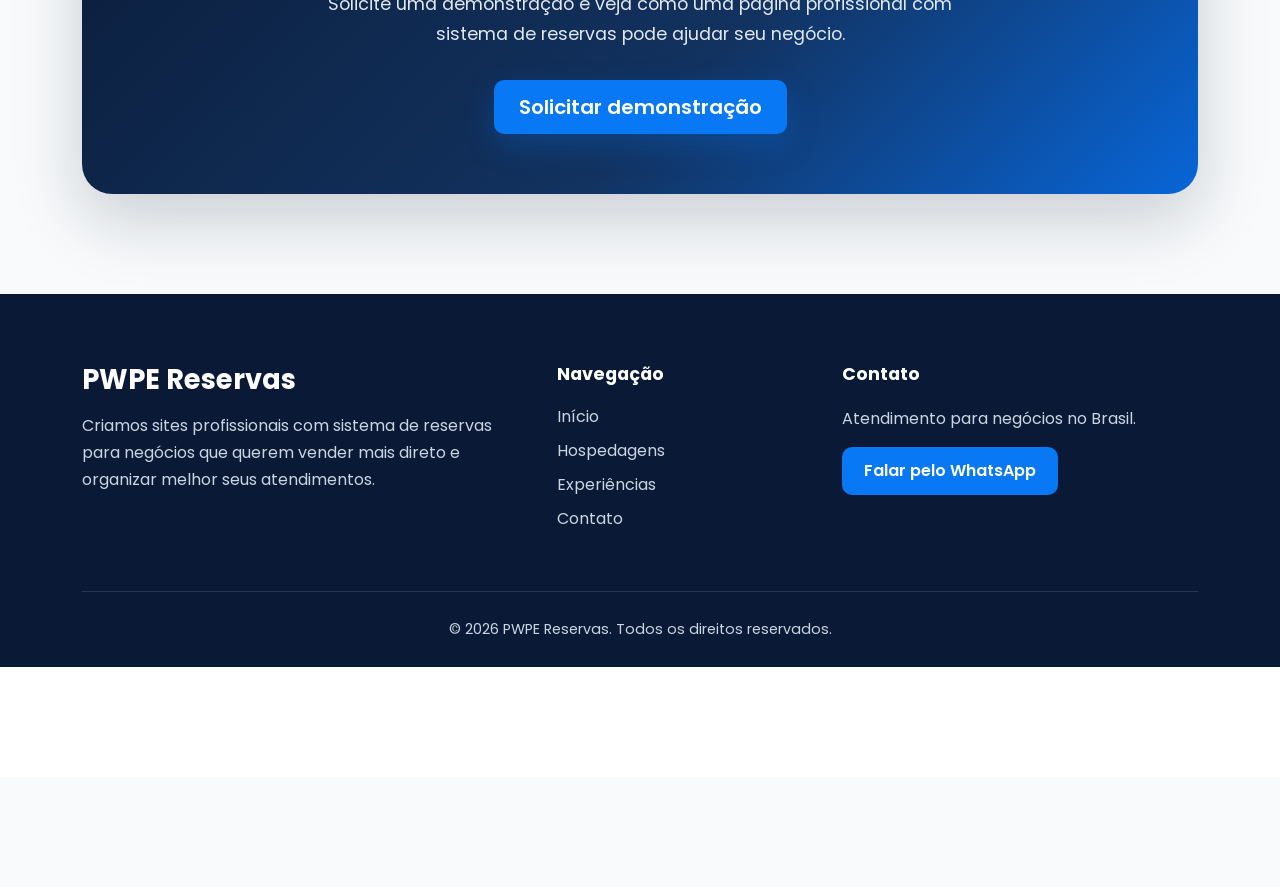
==== commit ca6508b0: "chore: actualizar version de css" ====
--- a/index.html
+++ b/index.html
@@ -18,7 +18,7 @@
     <link href="https://cdn.jsdelivr.net/npm/bootstrap@5.3.7/dist/css/bootstrap.min.css" rel="stylesheet">
 
     <!-- Nuestro CSS -->
-    <link rel="stylesheet" href="css/style.css">
+    <link rel="stylesheet" href="css/style.css?v=4">
 
 </head>
 
--- a/css/style.css
+++ b/css/style.css
@@ -20,6 +20,7 @@
 
 html {
     scroll-behavior: smooth;
+    color-scheme: light;
 }
 
 body {
@@ -33,11 +34,13 @@
 /* ================= NAVBAR ================= */
 
 .navbar {
-
-    background: var(--color-blanco) !important;
-
+    background-color: #FFFFFF !important;
+    background: #FFFFFF !important;
     padding: 8px 0;
-
+}
+
+.navbar .container {
+    background: transparent;
 }
 
 .navbar-brand {
@@ -48,9 +51,9 @@
 
 }
 
-.navbar-logo{
-    height:65px;
-    width:auto;
+.navbar-logo {
+    height: 65px;
+    width: auto;
 }
 
 .nav-link {
@@ -400,18 +403,56 @@
 
 @media (max-width: 768px) {
 
-    .navbar .btn {
-        margin-top: 15px;
-        width: 100%;
-    }
-
+    .navbar {
+        padding: 10px 0;
+    }
+
+    .navbar .container {
+        align-items: center;
+    }
+
+    .navbar-logo {
+        height: 46px;
+        width: auto;
+    }
+
+    .navbar-toggler {
+        padding: 8px 12px;
+        border-radius: 10px;
+    }
+
+    .navbar-collapse {
+    background: var(--color-blanco);
+    width: 100%;
+    margin-top: 15px;
+    padding: 16px 18px;
+    border-radius: 18px;
+    box-shadow: 0 20px 50px rgba(15, 23, 42, 0.12);
+}
+
+    .navbar-nav {
+        gap: 6px;
+    }
+
+    .nav-link {
+        margin-left: 0;
+        padding: 8px 0;
+    }
+
+   .navbar .btn {
+    margin-left: 0 !important;
+    margin-right: 0;
+    margin-top: 15px;
+    width: fit-content;
+    display: inline-block;
+}
     .hero-section {
         padding: 80px 0;
         text-align: center;
     }
 
     .hero-section h1 {
-        font-size: 2.6rem;
+        font-size: 2.4rem;
     }
 
     .hero-section p {
@@ -448,9 +489,4 @@
         font-size: 2rem;
     }
 
-   .navbar-logo {
-    height: 42px;
-    width: auto;
-}
-
 }
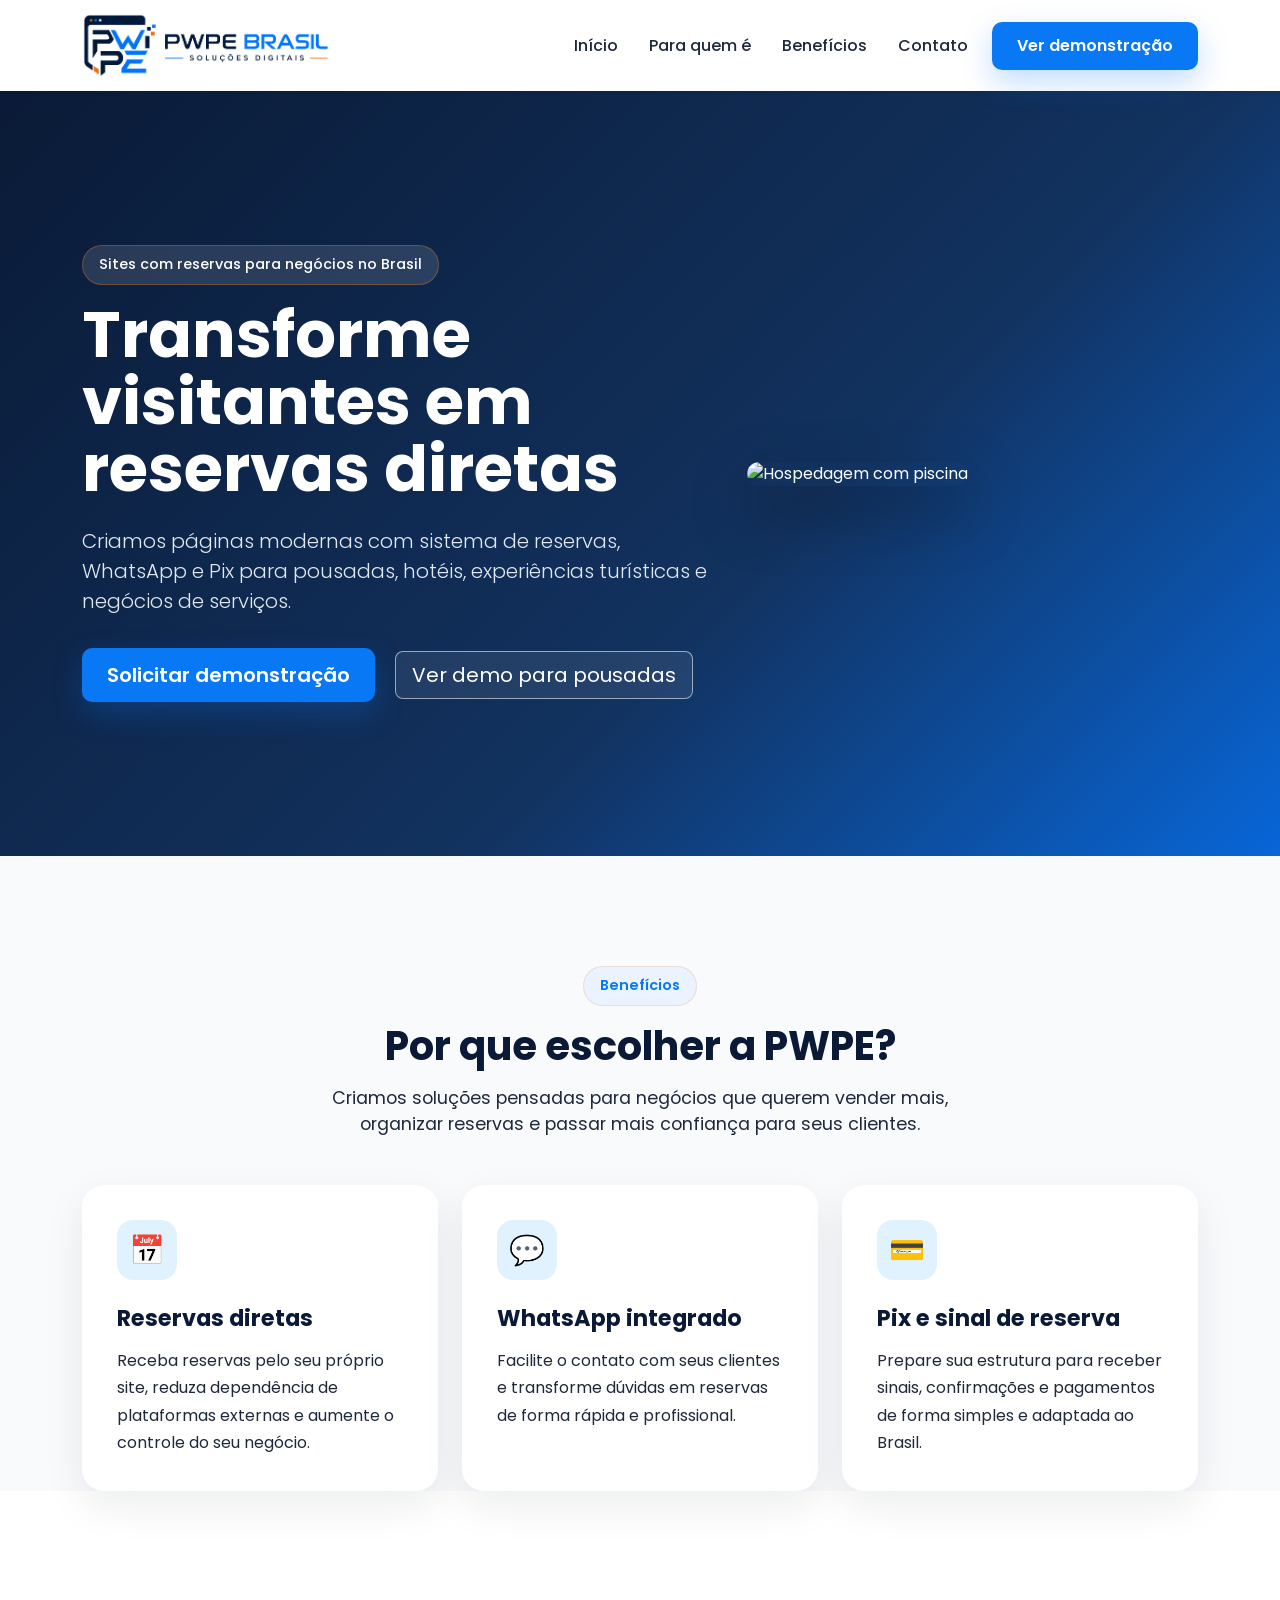
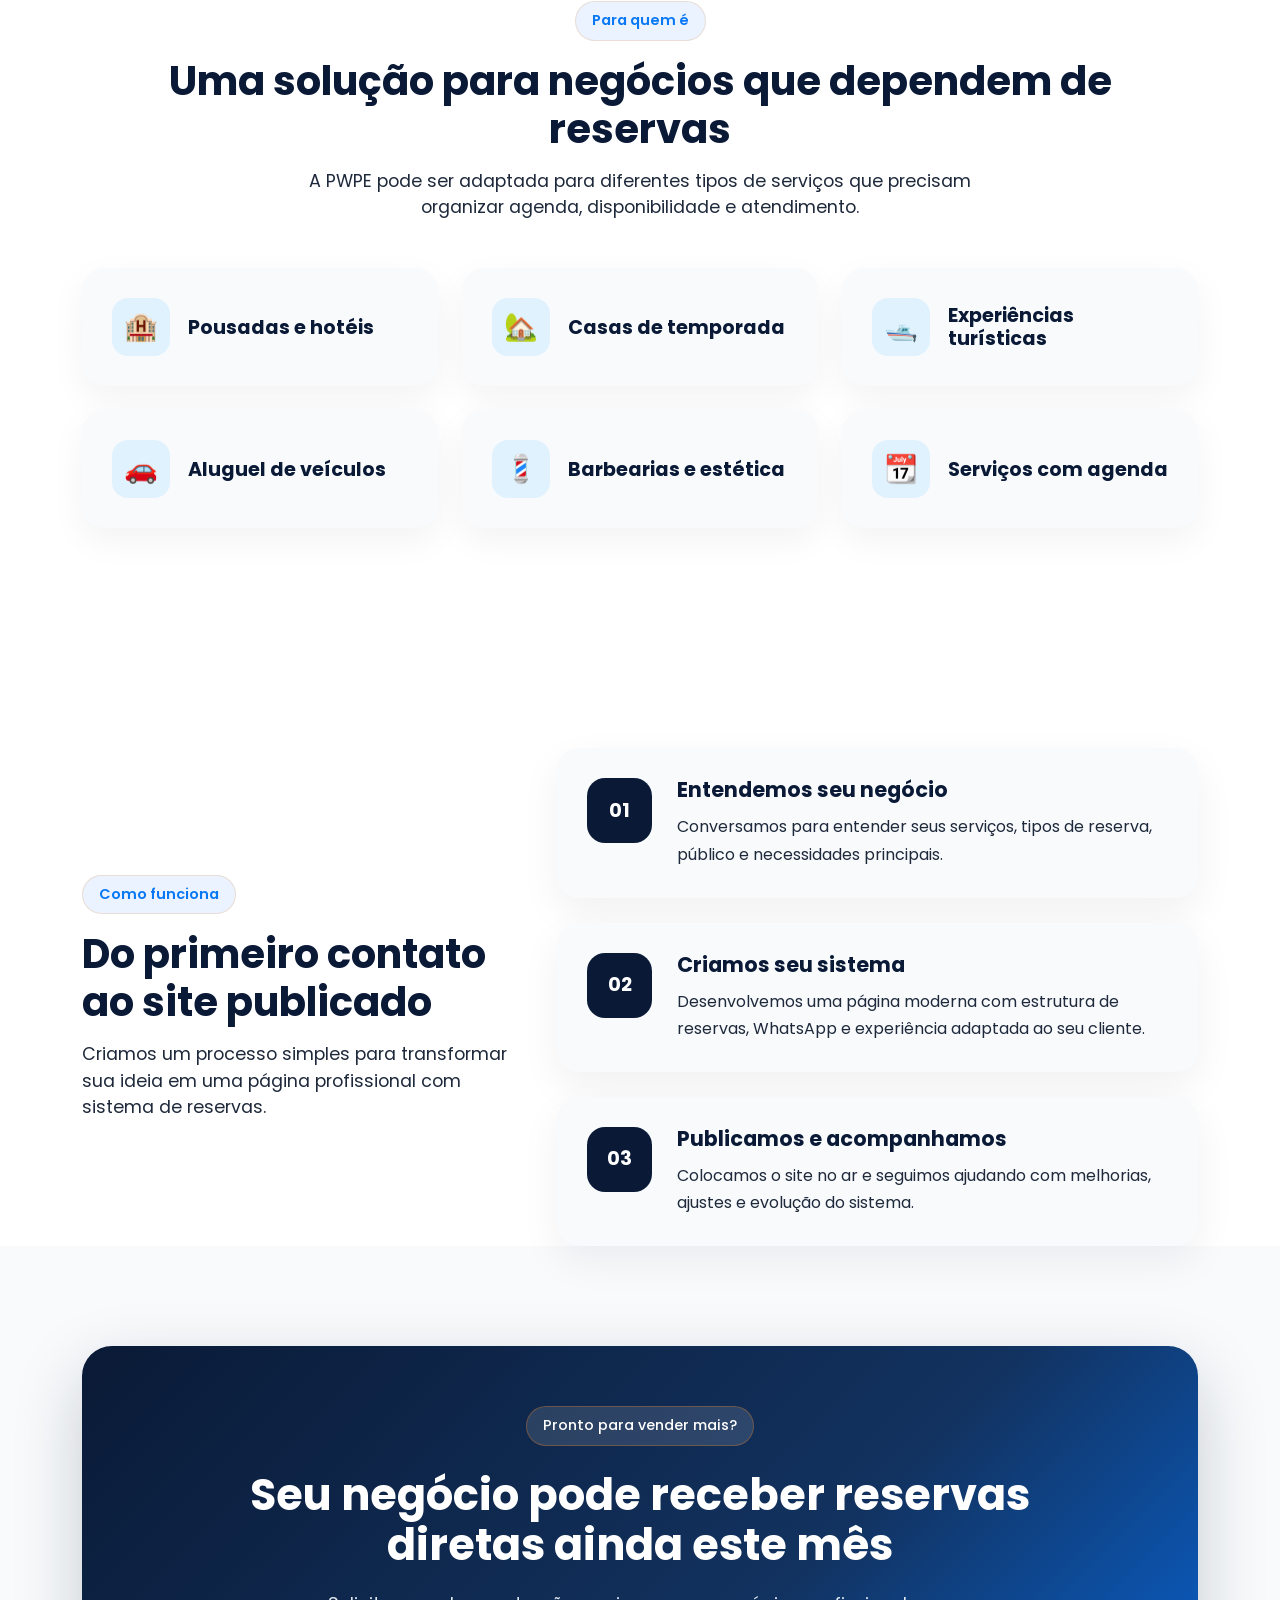
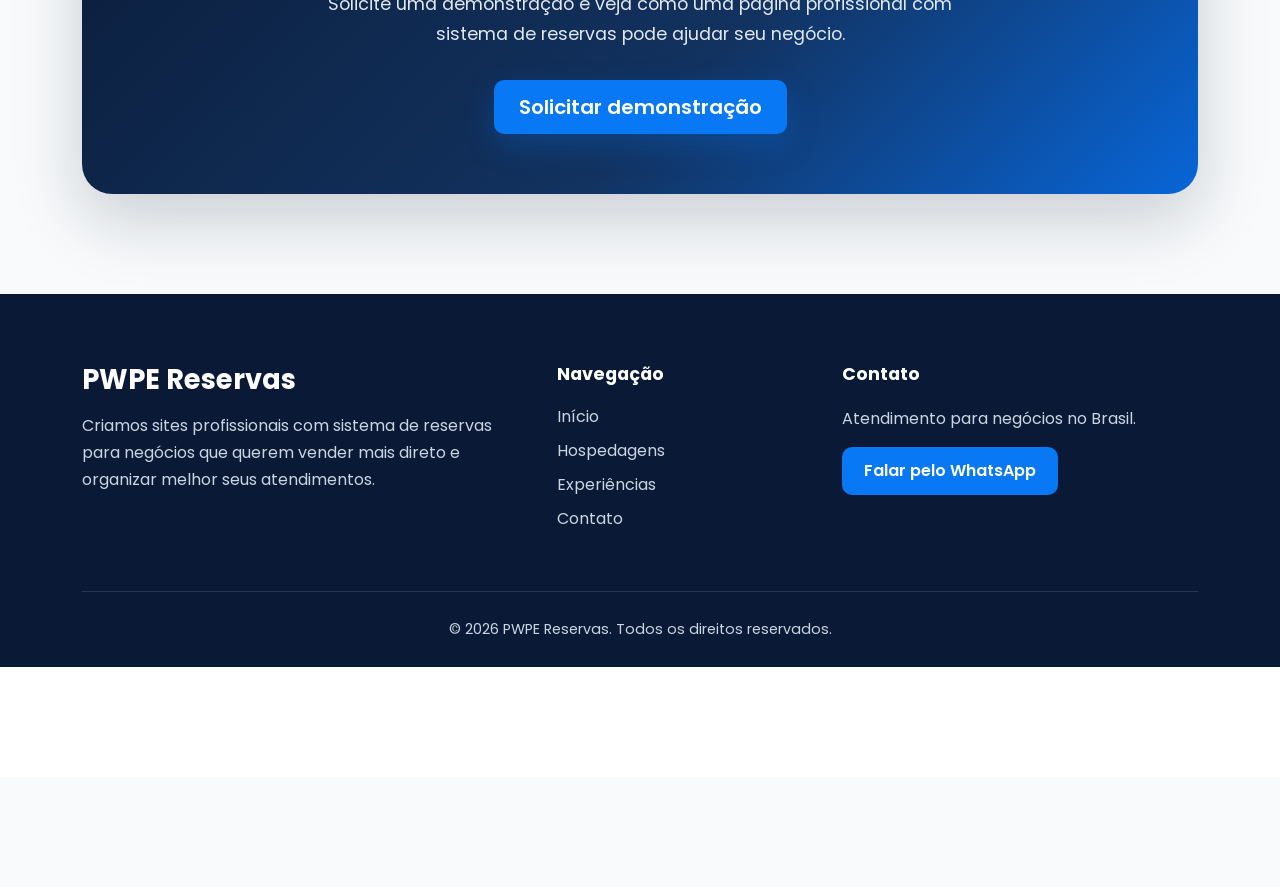
==== commit 3f0bd284: "feat: agregar acceso a demo de pousada" ====
--- a/index.html
+++ b/index.html
@@ -71,6 +71,8 @@
     Ver demonstração
 
 </a>
+
+</a>
             </div>
 
         </div>
@@ -103,6 +105,10 @@
   class="btn btn-primary btn-lg mt-3"
    target="_blank">
     Solicitar demonstração
+</a>
+
+<a href="demo-pousada.html" class="btn btn-demo-hero btn-lg ms-lg-3 mt-3">
+    Ver demo para pousadas
 </a>
 
             </div>
--- a/css/style.css
+++ b/css/style.css
@@ -489,4 +489,208 @@
         font-size: 2rem;
     }
 
+}
+
+
+
+
+
+
+/* ================= DEMO POUSADA ================= */
+
+.pousada-hero {
+    min-height: 85vh;
+    display: flex;
+    align-items: center;
+    background: linear-gradient(135deg, #EAF7FF 0%, #FFFFFF 50%, #DFF4FF 100%);
+    padding: 90px 0;
+}
+
+.pousada-hero h1 {
+    color: var(--color-primario);
+    font-size: 3.2rem;
+    font-weight: 700;
+    line-height: 1.1;
+}
+
+.pousada-hero p {
+    color: var(--color-texto);
+    font-size: 1.15rem;
+    line-height: 1.7;
+    max-width: 600px;
+}
+
+.pousada-hero-img {
+    border-radius: 28px;
+    box-shadow: 0 25px 70px rgba(15, 23, 42, 0.18);
+}
+
+/* ================= ACOMODAÇÕES DEMO ================= */
+
+.rooms-section {
+    padding: 110px 0;
+    background: var(--color-blanco);
+}
+
+.room-card {
+    background: var(--color-blanco);
+    border-radius: 24px;
+    overflow: hidden;
+    box-shadow: 0 18px 45px rgba(15, 23, 42, 0.10);
+    height: 100%;
+    transition: 0.3s ease;
+}
+
+.room-card:hover {
+    transform: translateY(-8px);
+    box-shadow: 0 28px 65px rgba(15, 23, 42, 0.15);
+}
+
+.room-img {
+    width: 100%;
+    height: 240px;
+    object-fit: cover;
+}
+
+.room-content {
+    padding: 28px;
+}
+
+.room-content h3 {
+    color: var(--color-primario);
+    font-size: 1.4rem;
+    font-weight: 700;
+    margin-bottom: 12px;
+}
+
+.room-content p {
+    color: var(--color-texto);
+    line-height: 1.7;
+    margin-bottom: 18px;
+}
+
+.room-content span {
+    display: block;
+    color: var(--color-secundario);
+    font-weight: 700;
+}
+
+
+/* ================= RESERVAS DEMO ================= */
+
+.booking-section {
+    padding: 110px 0;
+    background: linear-gradient(135deg, #EAF7FF 0%, #FFFFFF 55%, #F8FAFC 100%);
+}
+
+.booking-info {
+    margin-top: 30px;
+}
+
+.booking-info p {
+    margin-bottom: 12px;
+    color: var(--color-texto);
+    font-weight: 500;
+}
+
+.booking-form {
+    background: var(--color-blanco);
+    padding: 35px;
+    border-radius: 26px;
+    box-shadow: 0 25px 70px rgba(15, 23, 42, 0.12);
+}
+
+.booking-form label {
+    color: var(--color-primario);
+    font-weight: 600;
+    margin-bottom: 8px;
+}
+
+.booking-form .form-control,
+.booking-form .form-select {
+    padding: 13px 15px;
+    border-radius: 12px;
+    border: 1px solid #CBD5E1;
+}
+
+.booking-form .form-control:focus,
+.booking-form .form-select:focus {
+    border-color: var(--color-secundario);
+    box-shadow: 0 0 0 4px rgba(9, 120, 245, 0.12);
+}
+
+/* ================= CALENDARIO PERSONALIZADO ================= */
+
+.flatpickr-calendar {
+    border: none !important;
+    border-radius: 18px !important;
+    overflow: hidden;
+    box-shadow: 0 25px 70px rgba(15, 23, 42, 0.20) !important;
+    font-family: 'Poppins', sans-serif !important;
+}
+
+.flatpickr-months {
+    background: var(--color-primario) !important;
+}
+
+.flatpickr-month,
+.flatpickr-current-month,
+.flatpickr-current-month .flatpickr-monthDropdown-months,
+.flatpickr-current-month input.cur-year {
+    color: var(--color-blanco) !important;
+    font-weight: 600 !important;
+}
+
+.flatpickr-weekdays {
+    background: var(--color-primario) !important;
+}
+
+span.flatpickr-weekday {
+    color: var(--color-blanco) !important;
+    font-weight: 600 !important;
+}
+
+.flatpickr-day {
+    border-radius: 12px !important;
+    color: var(--color-texto);
+}
+
+.flatpickr-day:hover {
+    background: rgba(9, 120, 245, 0.12) !important;
+    border-color: transparent !important;
+}
+
+.flatpickr-day.today {
+    border-color: var(--color-secundario) !important;
+    color: var(--color-secundario) !important;
+    font-weight: 700;
+}
+
+.flatpickr-day.selected,
+.flatpickr-day.startRange,
+.flatpickr-day.endRange {
+    background: var(--color-secundario) !important;
+    border-color: var(--color-secundario) !important;
+    color: var(--color-blanco) !important;
+}
+
+.flatpickr-prev-month,
+.flatpickr-next-month {
+    color: var(--color-blanco) !important;
+    fill: var(--color-blanco) !important;
+}
+
+/* ================= BOTÓN DEMO HERO ================= */
+
+.btn-demo-hero {
+    color: var(--color-blanco);
+    border: 1px solid rgba(255, 255, 255, 0.55);
+    background: rgba(255, 255, 255, 0.08);
+    backdrop-filter: blur(8px);
+}
+
+.btn-demo-hero:hover {
+    color: var(--color-primario);
+    background: var(--color-blanco);
+    border-color: var(--color-blanco);
 }
